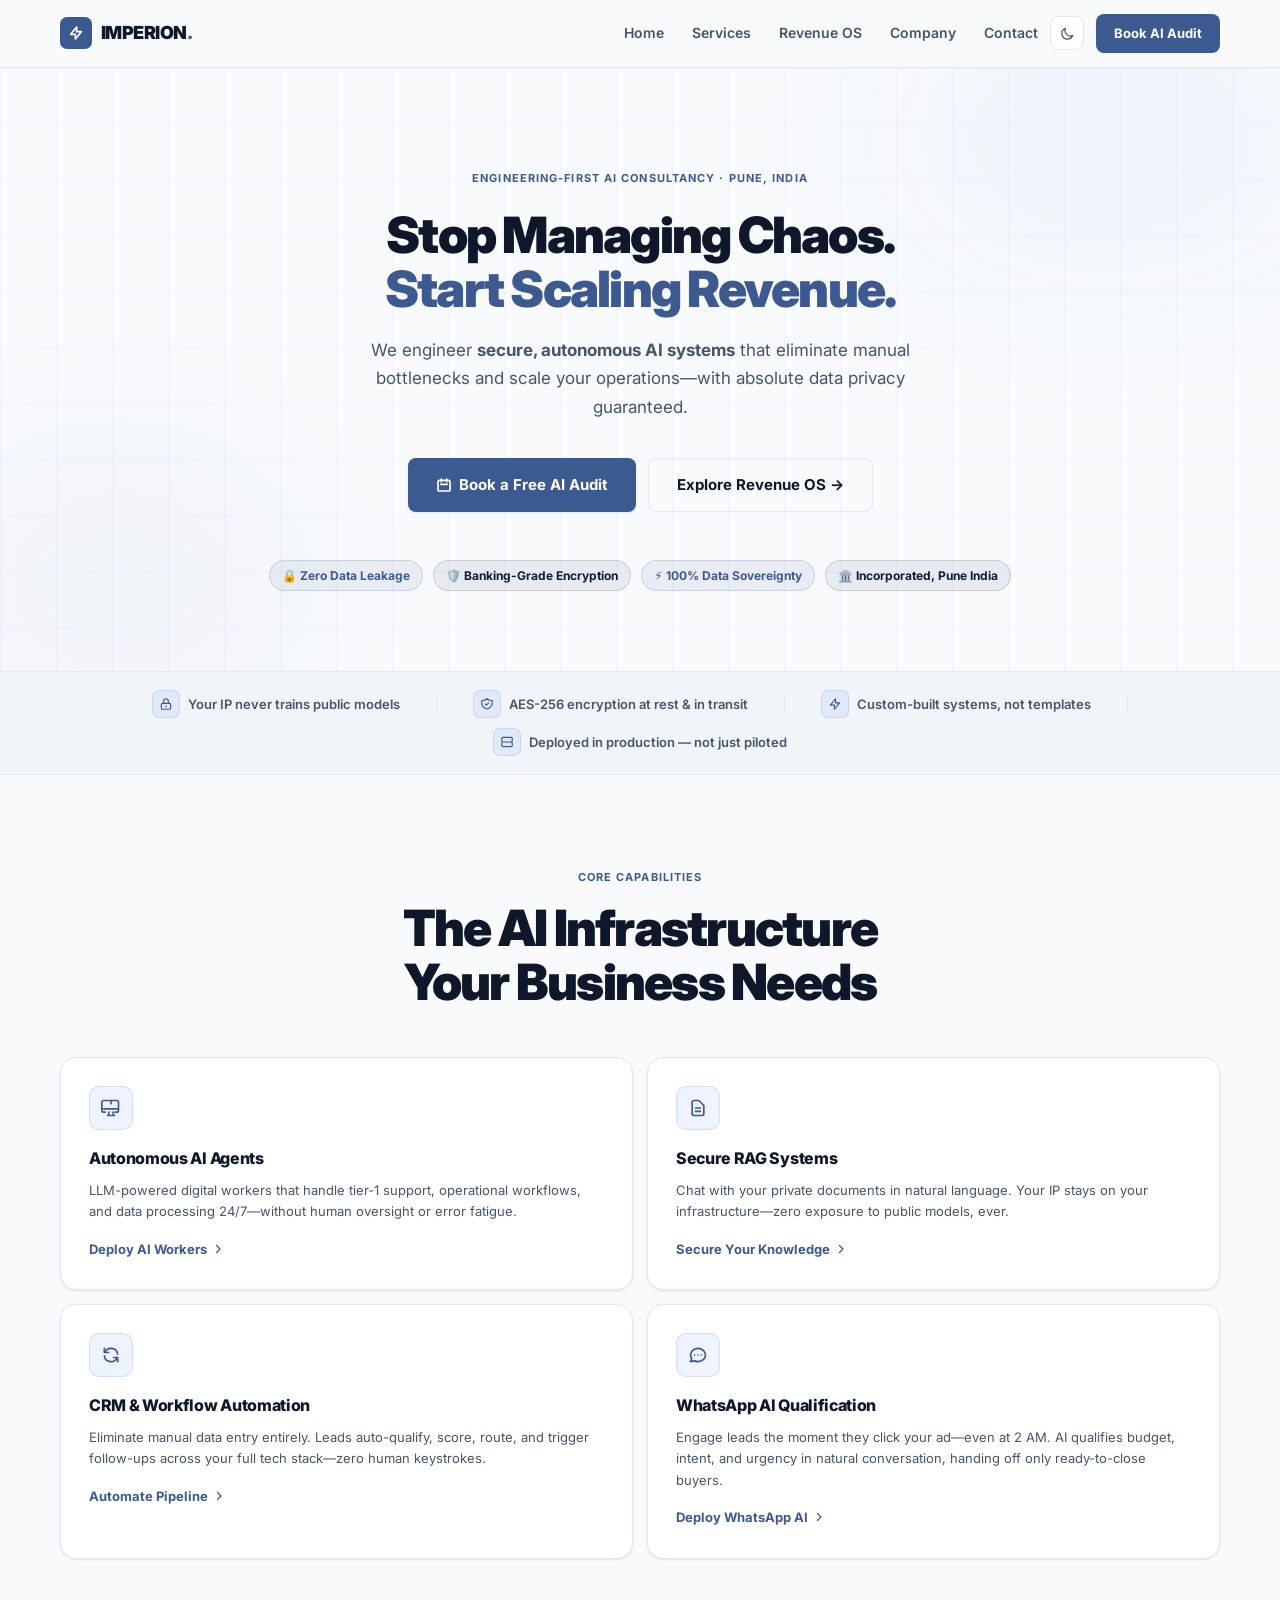
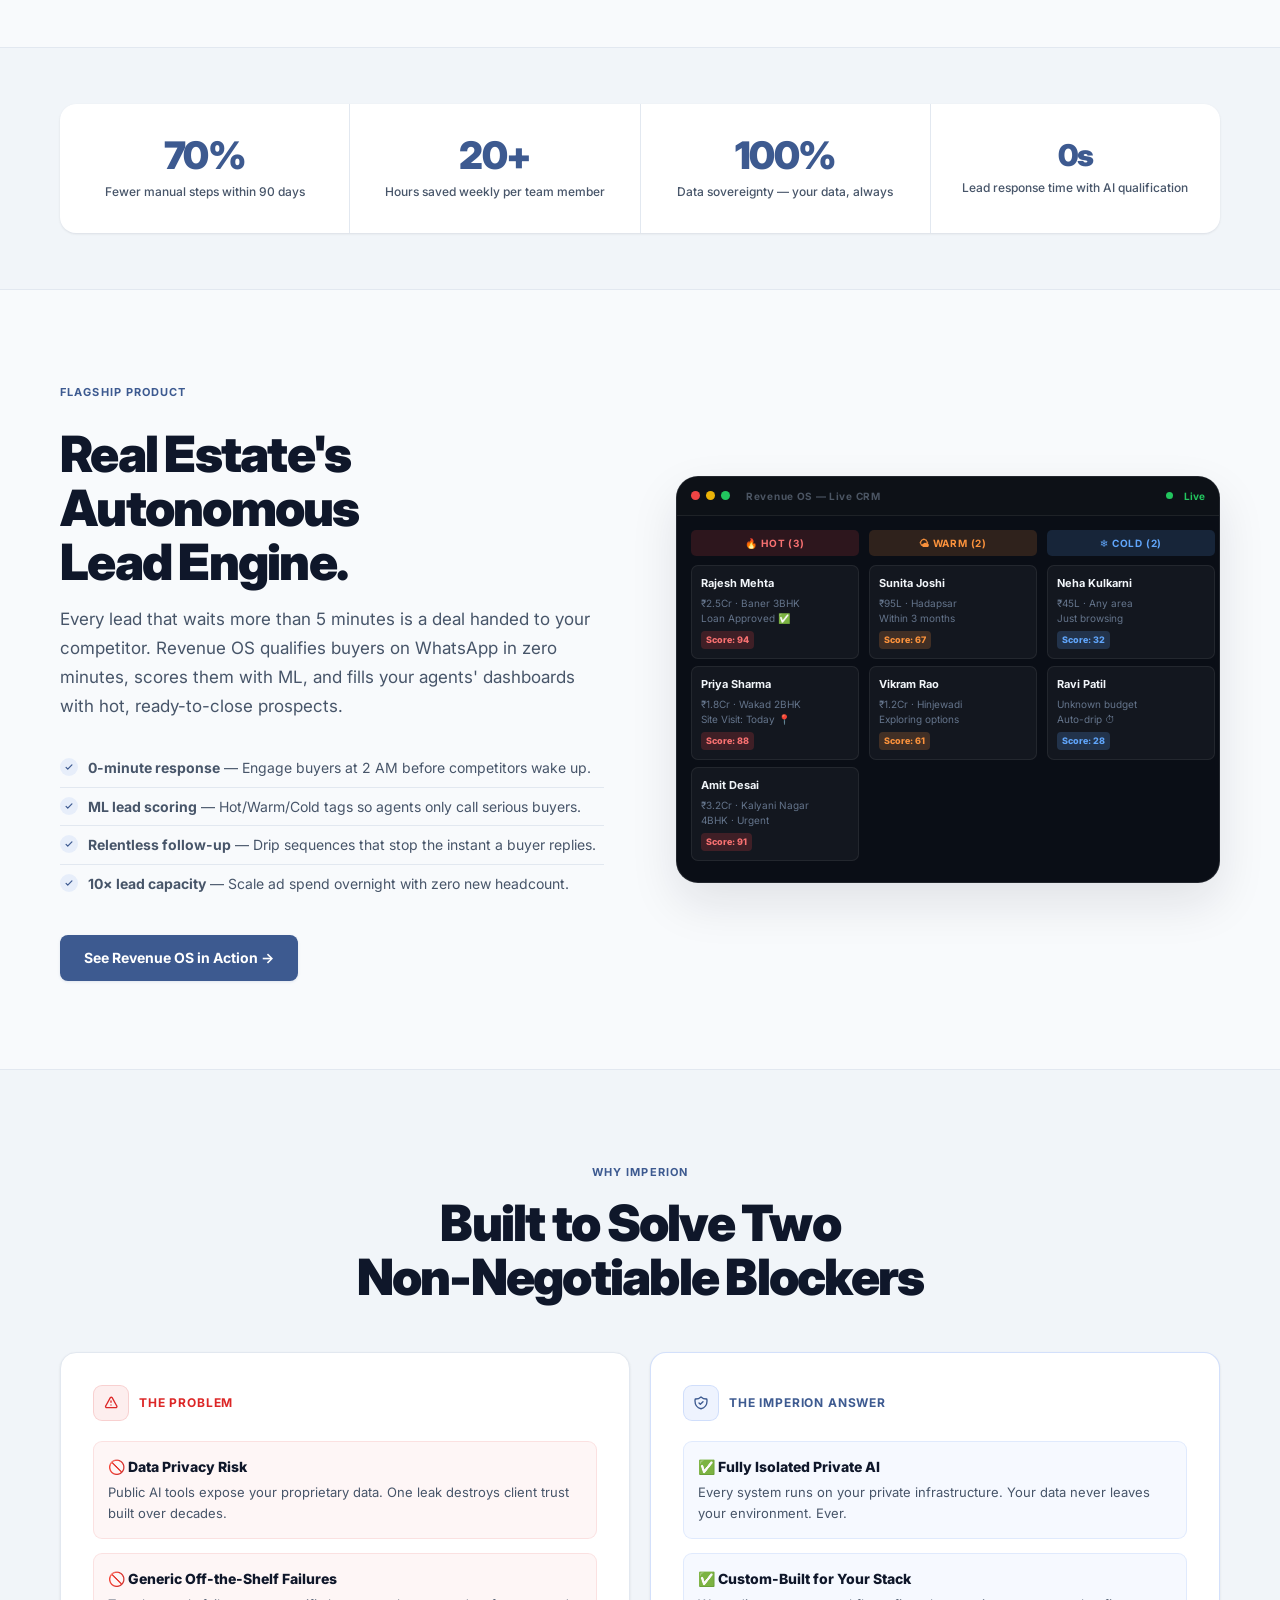
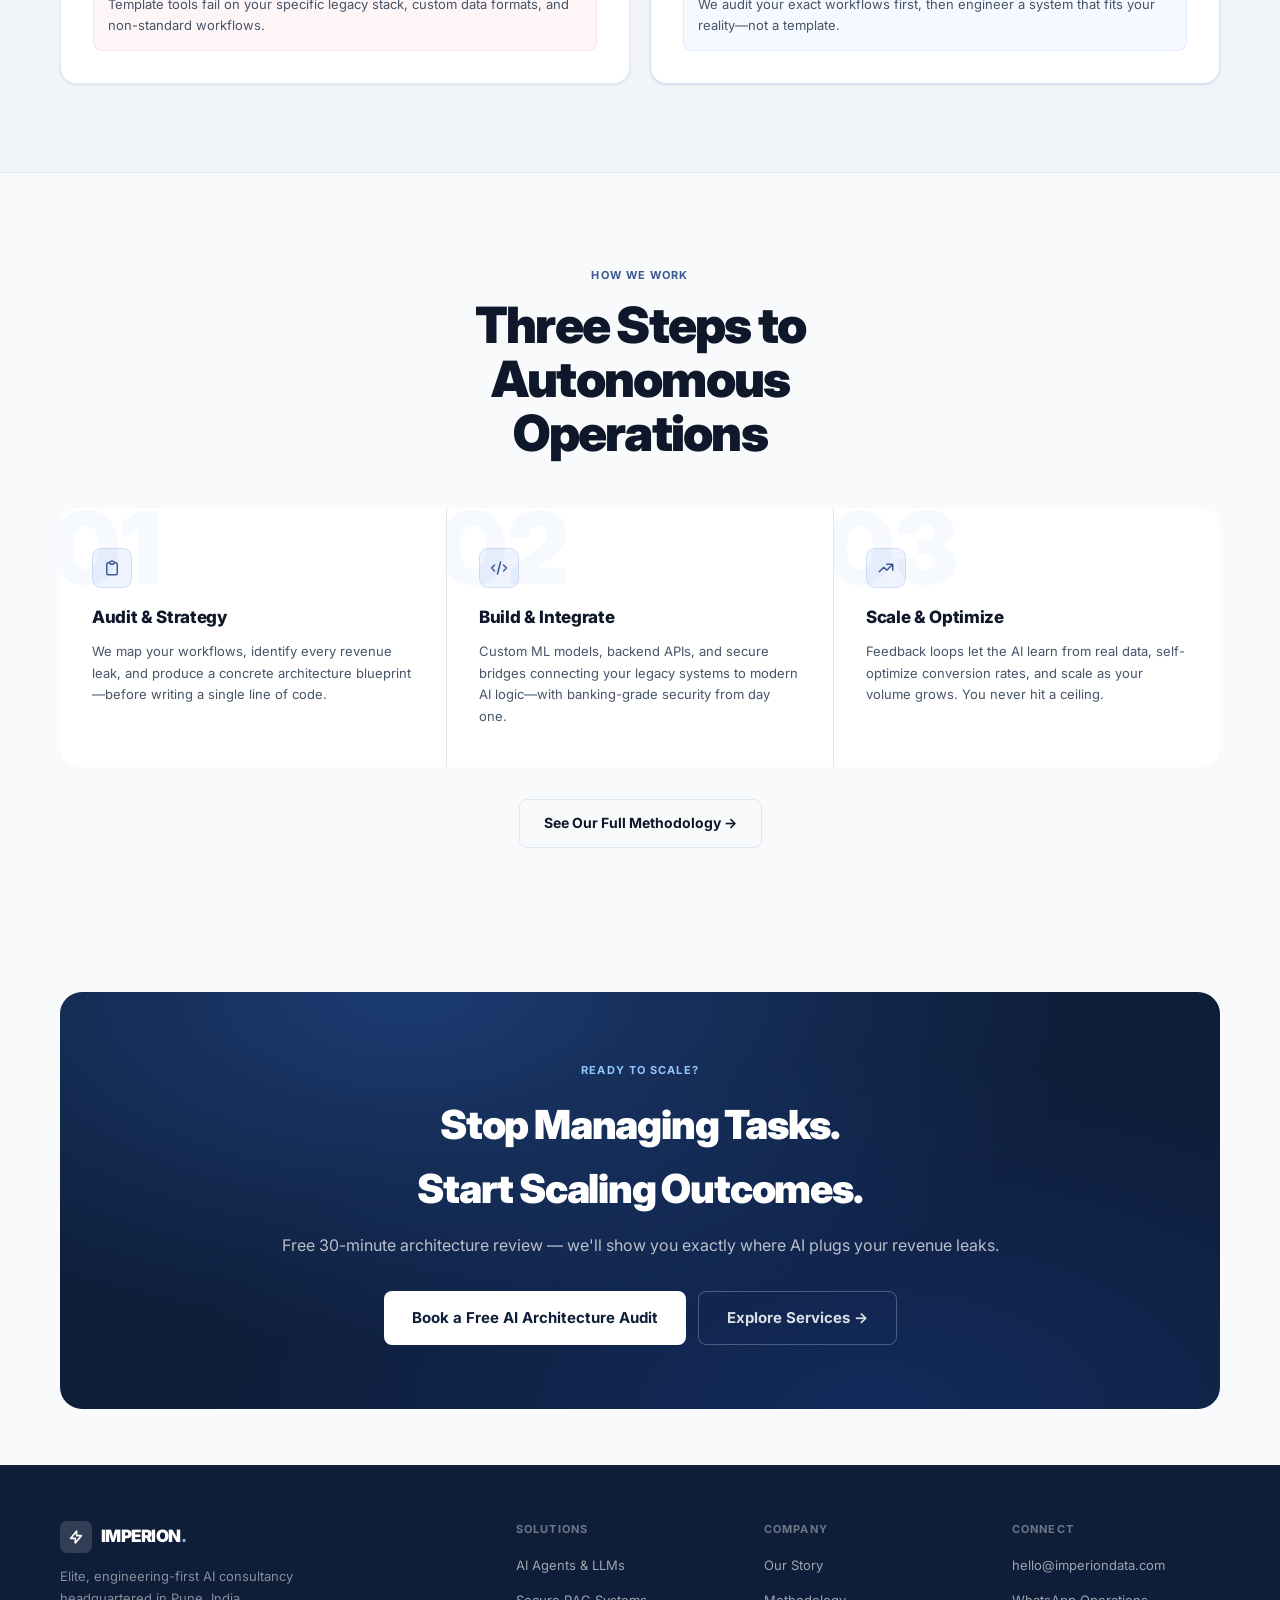
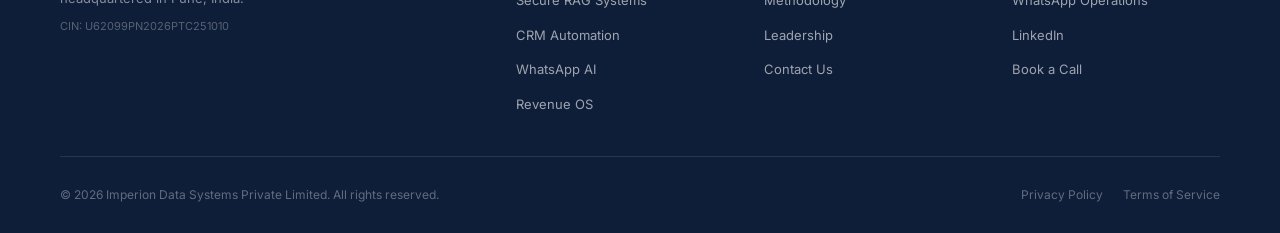
==== index.html @ 57e0f9d9 "fix: full mobile optimization + mature slate-blue color palette" ====
<!DOCTYPE html>
<html lang="en">
<head>
  <meta charset="UTF-8">
  <meta name="viewport" content="width=device-width, initial-scale=1.0">
  <title>Imperion Data Systems | Secure Enterprise AI — Pune, India</title>
  <meta name="description" content="Imperion Data Systems engineers secure, autonomous AI systems that eliminate operational bottlenecks and scale revenue—without compromising data privacy.">
  <meta name="author" content="Imperion Data Systems Private Limited">
  <meta property="og:title" content="Imperion Data Systems | Secure Enterprise AI">
  <meta property="og:description" content="Engineering-first AI consultancy. We deploy autonomous AI workers, private LLMs, and CRM automation for enterprises that refuse to compromise on data sovereignty.">
  <meta property="og:type" content="website">
  <link rel="canonical" href="https://imperiondata.com/">

  <!-- Prevent FOUC on dark mode -->
  <script>if(localStorage.getItem('imperion-theme')==='dark')document.documentElement.classList.add('dark-mode');</script>

  <!-- GA (replace ID) -->
  <script async src="https://www.googletagmanager.com/gtag/js?id=[ REPLACE THIS WITH YOUR G- ID ]"></script>
  <script>window.dataLayer=window.dataLayer||[];function gtag(){dataLayer.push(arguments);}gtag('js',new Date());gtag('config','[ REPLACE THIS WITH YOUR G- ID ]');</script>

  <link rel="preconnect" href="https://fonts.googleapis.com">
  <link rel="preconnect" href="https://fonts.gstatic.com" crossorigin>
  <link href="https://fonts.googleapis.com/css2?family=Inter:wght@300;400;500;600;700;800;900&display=swap" rel="stylesheet">
  <link rel="stylesheet" href="/css/styles.css">
</head>
<body>

<!-- ══ NAV ══ -->
<nav class="site-nav" role="navigation" aria-label="Main navigation">
  <div class="nav-container">
    <a href="/" class="nav-logo" aria-label="Imperion Home">
      <div class="nav-logo-icon">
        <svg fill="none" stroke="currentColor" viewBox="0 0 24 24" stroke-width="2.5"><path stroke-linecap="round" stroke-linejoin="round" d="M13 10V3L4 14h7v7l9-11h-7z"/></svg>
      </div>
      <span class="nav-logo-text">IMPERION<span>.</span></span>
    </a>
    <div class="nav-links" role="menubar">
      <a href="/" class="nav-link">Home</a>
      <a href="/services.html" class="nav-link">Services</a>
      <a href="/revenue-os.html" class="nav-link">Revenue OS</a>
      <a href="/company.html" class="nav-link">Company</a>
      <a href="/contact.html" class="nav-link">Contact</a>
    </div>
    <button id="theme-toggle" class="theme-toggle" aria-label="Toggle dark mode" title="Toggle dark mode">
      <svg class="icon-moon" width="15" height="15" fill="none" stroke="currentColor" viewBox="0 0 24 24" stroke-width="2"><path stroke-linecap="round" stroke-linejoin="round" d="M20.354 15.354A9 9 0 018.646 3.646 9.003 9.003 0 0012 21a9.003 9.003 0 008.354-5.646z"/></svg>
      <svg class="icon-sun" width="15" height="15" fill="none" stroke="currentColor" viewBox="0 0 24 24" stroke-width="2"><circle cx="12" cy="12" r="4"/><path stroke-linecap="round" d="M12 2v2M12 20v2M4.93 4.93l1.41 1.41M17.66 17.66l1.41 1.41M2 12h2M20 12h2M4.93 19.07l1.41-1.41M17.66 6.34l1.41-1.41"/></svg>
    </button>
    <a href="/contact.html" class="nav-cta">Book AI Audit</a>
    <button class="nav-hamburger" id="nav-hamburger" aria-label="Toggle menu" aria-expanded="false">
      <span></span><span></span><span></span>
    </button>
  </div>
</nav>
<div class="mobile-menu" id="mobile-menu" role="menu">
  <a href="/">Home</a>
  <a href="/services.html">Services</a>
  <a href="/revenue-os.html">Revenue OS</a>
  <a href="/company.html">Company</a>
  <a href="/contact.html">Contact</a>
  <a href="/contact.html" class="mobile-cta">Book Free AI Audit →</a>
</div>

<main class="page-content">

  <!-- ══ HERO ══ -->
  <section class="hero-section" style="position:relative;overflow:hidden;padding:96px 0 80px;text-align:center;">
    <div class="hero-grid-bg"></div>
    <!-- Soft accent orbs - light mode only -->
    <div class="hero-gradient" style="width:500px;height:300px;top:-80px;right:-80px;background:radial-gradient(ellipse,rgba(37,99,235,0.06),transparent);opacity:1;"></div>
    <div class="hero-gradient" style="width:400px;height:300px;bottom:-60px;left:-80px;background:radial-gradient(ellipse,rgba(30,58,138,0.05),transparent);opacity:1;"></div>

    <div class="container" style="position:relative;z-index:2;">
      <div class="reveal">
        <span class="eyebrow" style="margin-bottom:20px;">Engineering-First AI Consultancy · Pune, India</span>
      </div>

      <h1 class="section-title reveal delay-1" style="max-width:800px;margin:0 auto 20px;">
        Stop Managing Chaos.<br>
        <span class="accent-text">Start Scaling Revenue.</span>
      </h1>

      <p class="section-subtitle reveal delay-2" style="max-width:580px;margin:0 auto 36px;">
        We engineer <strong>secure, autonomous AI systems</strong> that eliminate manual bottlenecks and scale your operations—with absolute data privacy guaranteed.
      </p>

      <div class="reveal delay-3" style="display:flex;flex-wrap:wrap;gap:12px;justify-content:center;margin-bottom:48px;">
        <a href="/contact.html" class="btn btn-primary btn-lg" id="hero-cta-primary">
          <svg width="16" height="16" fill="none" stroke="currentColor" viewBox="0 0 24 24" stroke-width="2.5"><path stroke-linecap="round" stroke-linejoin="round" d="M8 7V3m8 4V3m-9 8h10M5 21h14a2 2 0 002-2V7a2 2 0 00-2-2H5a2 2 0 00-2 2v12a2 2 0 002 2z"/></svg>
          Book a Free AI Audit
        </a>
        <a href="/revenue-os.html" class="btn btn-outline btn-lg" id="hero-cta-secondary">Explore Revenue OS →</a>
      </div>

      <!-- Trust badges -->
      <div class="reveal delay-4" style="display:flex;flex-wrap:wrap;gap:10px;justify-content:center;">
        <span class="badge badge-blue">🔒 Zero Data Leakage</span>
        <span class="badge badge-navy">🛡️ Banking-Grade Encryption</span>
        <span class="badge badge-blue">⚡ 100% Data Sovereignty</span>
        <span class="badge badge-navy">🏛️ Incorporated, Pune India</span>
      </div>
    </div>
  </section>

  <!-- ══ TRUST STRIP ══ -->
  <div class="trust-strip">
    <div class="container">
      <div class="trust-strip-items">
        <div class="trust-item">
          <div class="trust-icon"><svg fill="none" stroke="currentColor" viewBox="0 0 24 24" stroke-width="2"><path stroke-linecap="round" stroke-linejoin="round" d="M12 15v2m-6 4h12a2 2 0 002-2v-6a2 2 0 00-2-2H6a2 2 0 00-2 2v6a2 2 0 002 2zm10-10V7a4 4 0 00-8 0v4h8z"/></svg></div>
          Your IP never trains public models
        </div>
        <div class="trust-sep"></div>
        <div class="trust-item">
          <div class="trust-icon"><svg fill="none" stroke="currentColor" viewBox="0 0 24 24" stroke-width="2"><path stroke-linecap="round" stroke-linejoin="round" d="M9 12l2 2 4-4m5.618-4.016A11.955 11.955 0 0112 2.944a11.955 11.955 0 01-8.618 3.04A12.02 12.02 0 003 9c0 5.591 3.824 10.29 9 11.622 5.176-1.332 9-6.03 9-11.622 0-1.042-.133-2.052-.382-3.016z"/></svg></div>
          AES-256 encryption at rest &amp; in transit
        </div>
        <div class="trust-sep"></div>
        <div class="trust-item">
          <div class="trust-icon"><svg fill="none" stroke="currentColor" viewBox="0 0 24 24" stroke-width="2"><path stroke-linecap="round" stroke-linejoin="round" d="M13 10V3L4 14h7v7l9-11h-7z"/></svg></div>
          Custom-built systems, not templates
        </div>
        <div class="trust-sep"></div>
        <div class="trust-item">
          <div class="trust-icon"><svg fill="none" stroke="currentColor" viewBox="0 0 24 24" stroke-width="2"><path stroke-linecap="round" stroke-linejoin="round" d="M5 12h14M5 12a2 2 0 01-2-2V6a2 2 0 012-2h14a2 2 0 012 2v4a2 2 0 01-2 2M5 12a2 2 0 00-2 2v4a2 2 0 002 2h14a2 2 0 002-2v-4a2 2 0 00-2-2"/></svg></div>
          Deployed in production — not just piloted
        </div>
      </div>
    </div>
  </div>

  <!-- ══ CORE CAPABILITIES ══ -->
  <section class="section">
    <div class="container">
      <div style="text-align:center;max-width:600px;margin:0 auto 48px;">
        <div class="eyebrow reveal">Core Capabilities</div>
        <h2 class="section-title reveal delay-1">The AI Infrastructure<br>Your Business Needs</h2>
      </div>
      <div class="bento-grid reveal delay-2">
        <a href="/services.html#ai-agents" class="bento-card" id="bento-ai-agents">
          <div class="bento-icon"><svg fill="none" stroke="currentColor" viewBox="0 0 24 24" stroke-width="2"><path stroke-linecap="round" stroke-linejoin="round" d="M9.75 17L9 20l-1 1h8l-1-1-.75-3M3 13h18M5 17H3a2 2 0 01-2-2V5a2 2 0 012-2h16a2 2 0 012 2v10a2 2 0 01-2 2h-2M12 3v4"/></svg></div>
          <h3>Autonomous AI Agents</h3>
          <p>LLM-powered digital workers that handle tier-1 support, operational workflows, and data processing 24/7—without human oversight or error fatigue.</p>
          <div class="bento-arrow">Deploy AI Workers <svg width="12" height="12" fill="none" stroke="currentColor" viewBox="0 0 24 24" stroke-width="2.5"><path stroke-linecap="round" stroke-linejoin="round" d="M9 5l7 7-7 7"/></svg></div>
        </a>
        <a href="/services.html#rag-systems" class="bento-card" id="bento-rag">
          <div class="bento-icon"><svg fill="none" stroke="currentColor" viewBox="0 0 24 24" stroke-width="2"><path stroke-linecap="round" stroke-linejoin="round" d="M9 12h6m-6 4h6m2 5H7a2 2 0 01-2-2V5a2 2 0 012-2h5.586a1 1 0 01.707.293l5.414 5.414a1 1 0 01.293.707V19a2 2 0 01-2 2z"/></svg></div>
          <h3>Secure RAG Systems</h3>
          <p>Chat with your private documents in natural language. Your IP stays on your infrastructure—zero exposure to public models, ever.</p>
          <div class="bento-arrow">Secure Your Knowledge <svg width="12" height="12" fill="none" stroke="currentColor" viewBox="0 0 24 24" stroke-width="2.5"><path stroke-linecap="round" stroke-linejoin="round" d="M9 5l7 7-7 7"/></svg></div>
        </a>
        <a href="/services.html#crm-automation" class="bento-card" id="bento-crm">
          <div class="bento-icon"><svg fill="none" stroke="currentColor" viewBox="0 0 24 24" stroke-width="2"><path stroke-linecap="round" stroke-linejoin="round" d="M4 4v5h.582m15.356 2A8.001 8.001 0 004.582 9m0 0H9m11 11v-5h-.581m0 0a8.003 8.003 0 01-15.357-2m15.357 2H15"/></svg></div>
          <h3>CRM &amp; Workflow Automation</h3>
          <p>Eliminate manual data entry entirely. Leads auto-qualify, score, route, and trigger follow-ups across your full tech stack—zero human keystrokes.</p>
          <div class="bento-arrow">Automate Pipeline <svg width="12" height="12" fill="none" stroke="currentColor" viewBox="0 0 24 24" stroke-width="2.5"><path stroke-linecap="round" stroke-linejoin="round" d="M9 5l7 7-7 7"/></svg></div>
        </a>
        <a href="/services.html#whatsapp-ai" class="bento-card" id="bento-whatsapp">
          <div class="bento-icon"><svg fill="none" stroke="currentColor" viewBox="0 0 24 24" stroke-width="2"><path stroke-linecap="round" stroke-linejoin="round" d="M8 12h.01M12 12h.01M16 12h.01M21 12c0 4.418-4.03 8-9 8a9.863 9.863 0 01-4.255-.949L3 20l1.395-3.72C3.512 15.042 3 13.574 3 12c0-4.418 4.03-8 9-8s9 3.582 9 8z"/></svg></div>
          <h3>WhatsApp AI Qualification</h3>
          <p>Engage leads the moment they click your ad—even at 2 AM. AI qualifies budget, intent, and urgency in natural conversation, handing off only ready-to-close buyers.</p>
          <div class="bento-arrow">Deploy WhatsApp AI <svg width="12" height="12" fill="none" stroke="currentColor" viewBox="0 0 24 24" stroke-width="2.5"><path stroke-linecap="round" stroke-linejoin="round" d="M9 5l7 7-7 7"/></svg></div>
        </a>
      </div>
    </div>
  </section>

  <!-- ══ STATS ══ -->
  <section class="section-sm section-alt section-border-top section-border-bottom">
    <div class="container">
      <div class="stats-row reveal">
        <div class="stat-cell">
          <div class="stat-val"><span data-count="70" data-suffix="%">0%</span></div>
          <div class="stat-label">Fewer manual steps within 90 days</div>
        </div>
        <div class="stat-cell">
          <div class="stat-val"><span data-count="20" data-suffix="+">0+</span></div>
          <div class="stat-label">Hours saved weekly per team member</div>
        </div>
        <div class="stat-cell">
          <div class="stat-val"><span data-count="100" data-suffix="%">0%</span></div>
          <div class="stat-label">Data sovereignty — your data, always</div>
        </div>
        <div class="stat-cell">
          <div class="stat-val" style="font-size:30px;padding-top:4px;">0s</div>
          <div class="stat-label">Lead response time with AI qualification</div>
        </div>
      </div>
    </div>
  </section>

  <!-- ══ REVENUE OS TEASER ══ -->
  <section class="section">
    <div class="container">
      <div class="grid-2col" style="display:grid;grid-template-columns:1fr 1fr;gap:72px;align-items:center;">
        <div class="reveal-left">
          <span class="eyebrow">Flagship Product</span>
          <h2 class="section-title" style="margin-top:12px;margin-bottom:16px;">Real Estate's Autonomous<br>Lead Engine.</h2>
          <p class="section-subtitle" style="margin-bottom:28px;">Every lead that waits more than 5 minutes is a deal handed to your competitor. Revenue OS qualifies buyers on WhatsApp in zero minutes, scores them with ML, and fills your agents' dashboards with hot, ready-to-close prospects.</p>
          <ul class="tick-list" style="margin-bottom:32px;">
            <li><div class="tick-icon"><svg fill="none" stroke="currentColor" viewBox="0 0 24 24" stroke-width="3"><path stroke-linecap="round" stroke-linejoin="round" d="M5 13l4 4L19 7"/></svg></div><span><strong>0-minute response</strong> — Engage buyers at 2 AM before competitors wake up.</span></li>
            <li><div class="tick-icon"><svg fill="none" stroke="currentColor" viewBox="0 0 24 24" stroke-width="3"><path stroke-linecap="round" stroke-linejoin="round" d="M5 13l4 4L19 7"/></svg></div><span><strong>ML lead scoring</strong> — Hot/Warm/Cold tags so agents only call serious buyers.</span></li>
            <li><div class="tick-icon"><svg fill="none" stroke="currentColor" viewBox="0 0 24 24" stroke-width="3"><path stroke-linecap="round" stroke-linejoin="round" d="M5 13l4 4L19 7"/></svg></div><span><strong>Relentless follow-up</strong> — Drip sequences that stop the instant a buyer replies.</span></li>
            <li><div class="tick-icon"><svg fill="none" stroke="currentColor" viewBox="0 0 24 24" stroke-width="3"><path stroke-linecap="round" stroke-linejoin="round" d="M5 13l4 4L19 7"/></svg></div><span><strong>10× lead capacity</strong> — Scale ad spend overnight with zero new headcount.</span></li>
          </ul>
          <a href="/revenue-os.html" class="btn btn-primary" id="home-ros-cta">See Revenue OS in Action →</a>
        </div>

        <div class="reveal-right">
          <!-- Kanban Dashboard -->
          <div class="kanban-mock">
            <div class="kanban-titlebar">
              <div class="kb-dot" style="background:#ef4444;"></div>
              <div class="kb-dot" style="background:#eab308;"></div>
              <div class="kb-dot" style="background:#22c55e;"></div>
              <span style="margin-left:10px;font-size:10px;font-weight:700;letter-spacing:0.07em;color:#4b5563;">Revenue OS — Live CRM</span>
              <span class="live-dot" style="margin-left:auto;"></span>
              <span style="font-size:10px;color:#22c55e;font-weight:700;margin-left:5px;">Live</span>
            </div>
            <div class="kanban-body">
              <div class="kanban-col">
                <div class="kanban-col-header col-hot">🔥 Hot (3)</div>
                <div class="kanban-card-item"><div class="kc-name">Rajesh Mehta</div><div class="kc-meta">₹2.5Cr · Baner 3BHK</div><div class="kc-meta">Loan Approved ✅</div><span class="kanban-score score-hot">Score: 94</span></div>
                <div class="kanban-card-item"><div class="kc-name">Priya Sharma</div><div class="kc-meta">₹1.8Cr · Wakad 2BHK</div><div class="kc-meta">Site Visit: Today 📍</div><span class="kanban-score score-hot">Score: 88</span></div>
                <div class="kanban-card-item"><div class="kc-name">Amit Desai</div><div class="kc-meta">₹3.2Cr · Kalyani Nagar</div><div class="kc-meta">4BHK · Urgent</div><span class="kanban-score score-hot">Score: 91</span></div>
              </div>
              <div class="kanban-col">
                <div class="kanban-col-header col-warm">🌤 Warm (2)</div>
                <div class="kanban-card-item"><div class="kc-name">Sunita Joshi</div><div class="kc-meta">₹95L · Hadapsar</div><div class="kc-meta">Within 3 months</div><span class="kanban-score score-warm">Score: 67</span></div>
                <div class="kanban-card-item"><div class="kc-name">Vikram Rao</div><div class="kc-meta">₹1.2Cr · Hinjewadi</div><div class="kc-meta">Exploring options</div><span class="kanban-score score-warm">Score: 61</span></div>
              </div>
              <div class="kanban-col">
                <div class="kanban-col-header col-cold">❄️ Cold (2)</div>
                <div class="kanban-card-item"><div class="kc-name">Neha Kulkarni</div><div class="kc-meta">₹45L · Any area</div><div class="kc-meta">Just browsing</div><span class="kanban-score score-cold">Score: 32</span></div>
                <div class="kanban-card-item"><div class="kc-name">Ravi Patil</div><div class="kc-meta">Unknown budget</div><div class="kc-meta">Auto-drip ⏱</div><span class="kanban-score score-cold">Score: 28</span></div>
              </div>
            </div>
          </div>
        </div>
      </div>
    </div>
  </section>

  <!-- ══ WHY IMPERION ══ -->
  <section class="section section-alt section-border-top section-border-bottom">
    <div class="container">
      <div style="text-align:center;max-width:580px;margin:0 auto 48px;">
        <div class="eyebrow reveal">Why Imperion</div>
        <h2 class="section-title reveal delay-1">Built to Solve Two<br>Non-Negotiable Blockers</h2>
      </div>
      <div class="grid-2col reveal delay-2" style="display:grid;grid-template-columns:1fr 1fr;gap:20px;">
        <div class="card" style="padding:32px;">
          <div style="display:flex;align-items:center;gap:10px;margin-bottom:20px;">
            <div style="width:36px;height:36px;border-radius:9px;background:rgba(220,38,38,0.08);border:1px solid rgba(220,38,38,0.15);display:flex;align-items:center;justify-content:center;flex-shrink:0;">
              <svg width="16" height="16" fill="none" stroke="#dc2626" viewBox="0 0 24 24" stroke-width="2"><path stroke-linecap="round" stroke-linejoin="round" d="M12 9v2m0 4h.01m-6.938 4h13.856c1.54 0 2.502-1.667 1.732-2.5L13.732 4c-.77-.833-1.964-.833-2.732 0L4.082 16.5c-.77.833.192 2.5 1.732 2.5z"/></svg>
            </div>
            <span style="font-size:12px;font-weight:700;color:#dc2626;letter-spacing:0.07em;text-transform:uppercase;">The Problem</span>
          </div>
          <div style="display:flex;flex-direction:column;gap:14px;">
            <div style="padding:14px;background:rgba(220,38,38,0.04);border-radius:9px;border:1px solid rgba(220,38,38,0.1);">
              <div style="font-size:14px;font-weight:800;color:var(--text-primary);margin-bottom:4px;">🚫 Data Privacy Risk</div>
              <p style="font-size:13px;color:var(--text-muted);">Public AI tools expose your proprietary data. One leak destroys client trust built over decades.</p>
            </div>
            <div style="padding:14px;background:rgba(220,38,38,0.04);border-radius:9px;border:1px solid rgba(220,38,38,0.1);">
              <div style="font-size:14px;font-weight:800;color:var(--text-primary);margin-bottom:4px;">🚫 Generic Off-the-Shelf Failures</div>
              <p style="font-size:13px;color:var(--text-muted);">Template tools fail on your specific legacy stack, custom data formats, and non-standard workflows.</p>
            </div>
          </div>
        </div>
        <div class="card" style="padding:32px;border-color:rgba(37,99,235,0.2);">
          <div style="display:flex;align-items:center;gap:10px;margin-bottom:20px;">
            <div style="width:36px;height:36px;border-radius:9px;background:rgba(37,99,235,0.08);border:1px solid rgba(37,99,235,0.15);display:flex;align-items:center;justify-content:center;flex-shrink:0;">
              <svg width="16" height="16" fill="none" stroke="var(--accent)" viewBox="0 0 24 24" stroke-width="2"><path stroke-linecap="round" stroke-linejoin="round" d="M9 12l2 2 4-4m5.618-4.016A11.955 11.955 0 0112 2.944a11.955 11.955 0 01-8.618 3.04A12.02 12.02 0 003 9c0 5.591 3.824 10.29 9 11.622 5.176-1.332 9-6.03 9-11.622 0-1.042-.133-2.052-.382-3.016z"/></svg>
            </div>
            <span style="font-size:12px;font-weight:700;color:var(--accent);letter-spacing:0.07em;text-transform:uppercase;">The Imperion Answer</span>
          </div>
          <div style="display:flex;flex-direction:column;gap:14px;">
            <div style="padding:14px;background:rgba(37,99,235,0.04);border-radius:9px;border:1px solid rgba(37,99,235,0.1);">
              <div style="font-size:14px;font-weight:800;color:var(--text-primary);margin-bottom:4px;">✅ Fully Isolated Private AI</div>
              <p style="font-size:13px;color:var(--text-muted);">Every system runs on your private infrastructure. Your data never leaves your environment. Ever.</p>
            </div>
            <div style="padding:14px;background:rgba(37,99,235,0.04);border-radius:9px;border:1px solid rgba(37,99,235,0.1);">
              <div style="font-size:14px;font-weight:800;color:var(--text-primary);margin-bottom:4px;">✅ Custom-Built for Your Stack</div>
              <p style="font-size:13px;color:var(--text-muted);">We audit your exact workflows first, then engineer a system that fits your reality—not a template.</p>
            </div>
          </div>
        </div>
      </div>
    </div>
  </section>

  <!-- ══ METHODOLOGY ══ -->
  <section class="section">
    <div class="container">
      <div style="text-align:center;max-width:580px;margin:0 auto 48px;">
        <div class="eyebrow reveal">How We Work</div>
        <h2 class="section-title reveal delay-1">Three Steps to Autonomous<br>Operations</h2>
      </div>
      <div class="methodology-grid reveal delay-2">
        <div class="method-step">
          <div class="method-step-bg">01</div>
          <div class="method-step-icon"><svg fill="none" stroke="currentColor" viewBox="0 0 24 24" stroke-width="2"><path stroke-linecap="round" stroke-linejoin="round" d="M9 5H7a2 2 0 00-2 2v12a2 2 0 002 2h10a2 2 0 002-2V7a2 2 0 00-2-2h-2M9 5a2 2 0 002 2h2a2 2 0 002-2M9 5a2 2 0 012-2h2a2 2 0 012 2"/></svg></div>
          <h3>Audit &amp; Strategy</h3>
          <p>We map your workflows, identify every revenue leak, and produce a concrete architecture blueprint—before writing a single line of code.</p>
        </div>
        <div class="method-step">
          <div class="method-step-bg">02</div>
          <div class="method-step-icon"><svg fill="none" stroke="currentColor" viewBox="0 0 24 24" stroke-width="2"><path stroke-linecap="round" stroke-linejoin="round" d="M10 20l4-16m4 4l4 4-4 4M6 16l-4-4 4-4"/></svg></div>
          <h3>Build &amp; Integrate</h3>
          <p>Custom ML models, backend APIs, and secure bridges connecting your legacy systems to modern AI logic—with banking-grade security from day one.</p>
        </div>
        <div class="method-step">
          <div class="method-step-bg">03</div>
          <div class="method-step-icon"><svg fill="none" stroke="currentColor" viewBox="0 0 24 24" stroke-width="2"><path stroke-linecap="round" stroke-linejoin="round" d="M13 7h8m0 0v8m0-8l-8 8-4-4-6 6"/></svg></div>
          <h3>Scale &amp; Optimize</h3>
          <p>Feedback loops let the AI learn from real data, self-optimize conversion rates, and scale as your volume grows. You never hit a ceiling.</p>
        </div>
      </div>
      <div style="text-align:center;margin-top:32px;" class="reveal">
        <a href="/company.html" class="btn btn-outline">See Our Full Methodology →</a>
      </div>
    </div>
  </section>

  <!-- ══ BOTTOM CTA ══ -->
  <section class="section-sm">
    <div class="container">
      <div class="cta-strip reveal" style="position:relative;">
        <div style="position:relative;z-index:1;">
          <span class="eyebrow">Ready to Scale?</span>
          <h2>Stop Managing Tasks.<br>Start Scaling Outcomes.</h2>
          <p>Free 30-minute architecture review — we'll show you exactly where AI plugs your revenue leaks.</p>
          <div style="display:flex;flex-wrap:wrap;gap:12px;justify-content:center;">
            <a href="/contact.html" class="btn btn-white btn-lg" id="home-bottom-cta">Book a Free AI Architecture Audit</a>
            <a href="/services.html" class="btn btn-outline-white btn-lg">Explore Services →</a>
          </div>
        </div>
      </div>
    </div>
  </section>

</main>

<!-- ══ FOOTER ══ -->
<footer class="site-footer" role="contentinfo">
  <div class="container">
    <div class="footer-grid">
      <div class="footer-brand">
        <div style="display:flex;align-items:center;gap:9px;margin-bottom:4px;">
          <div class="nav-logo-icon" style="background:rgba(255,255,255,0.15);"><svg fill="none" stroke="#fff" viewBox="0 0 24 24" stroke-width="2.5"><path stroke-linecap="round" stroke-linejoin="round" d="M13 10V3L4 14h7v7l9-11h-7z"/></svg></div>
          <span class="footer-logo-text">IMPERION<span>.</span></span>
        </div>
        <p>Elite, engineering-first AI consultancy headquartered in Pune, India.</p>
        <p style="font-size:11px;color:rgba(255,255,255,0.3);margin-top:8px;">CIN: U62099PN2026PTC251010</p>
      </div>
      <div class="footer-col"><h4>Solutions</h4><ul><li><a href="/services.html#ai-agents">AI Agents &amp; LLMs</a></li><li><a href="/services.html#rag-systems">Secure RAG Systems</a></li><li><a href="/services.html#crm-automation">CRM Automation</a></li><li><a href="/services.html#whatsapp-ai">WhatsApp AI</a></li><li><a href="/revenue-os.html">Revenue OS</a></li></ul></div>
      <div class="footer-col"><h4>Company</h4><ul><li><a href="/company.html">Our Story</a></li><li><a href="/company.html#methodology">Methodology</a></li><li><a href="/company.html#leadership">Leadership</a></li><li><a href="/contact.html">Contact Us</a></li></ul></div>
      <div class="footer-col"><h4>Connect</h4><ul><li><a href="mailto:hello@imperiondata.com">hello@imperiondata.com</a></li><li><a href="https://wa.me/919910261283" target="_blank" rel="noopener">WhatsApp Operations</a></li><li><a href="https://www.linkedin.com/company/imperion-data-systems/" target="_blank" rel="noopener">LinkedIn</a></li><li><a href="[ REPLACE THIS WITH YOUR CALENDLY LINK ]" target="_blank" rel="noopener">Book a Call</a></li></ul></div>
    </div>
    <div class="footer-bottom">
      <p class="footer-copy">© 2026 Imperion Data Systems Private Limited. All rights reserved.</p>
      <div class="footer-legal">
        <a href="#" onclick="openModal('modal-privacy');return false;">Privacy Policy</a>
        <a href="#" onclick="openModal('modal-terms');return false;">Terms of Service</a>
      </div>
    </div>
  </div>
</footer>

<!-- Legal Modals -->
<div id="modal-privacy" class="legal-modal" onclick="closeModal('modal-privacy')">
  <div class="legal-modal-box">
    <span class="legal-close" onclick="closeModal('modal-privacy')">&times;</span>
    <h2>Privacy Policy</h2>
    <p>Last updated: June 2026 — Imperion Data Systems Private Limited (CIN: U62099PN2026PTC251010)</p>
    <h3>Data Collection</h3><p>We collect name, company, email, and project description through our contact form, used solely to respond to your inquiry.</p>
    <h3>Data Isolation</h3><p>All client data is held in strictly isolated environments. Your data is never shared or used to train any public AI model.</p>
    <h3>Security Standards</h3><p>TLS 1.3 in transit, AES-256 at rest. Access limited to engineers directly involved in your engagement.</p>
    <h3>Retention &amp; Deletion</h3><p>Inquiry data retained 90 days. Deleted within 7 business days upon written request. We do not sell any data.</p>
    <h3>Contact</h3><p>Email: <a href="mailto:hello@imperiondata.com" style="color:var(--accent);">hello@imperiondata.com</a></p>
  </div>
</div>
<div id="modal-terms" class="legal-modal" onclick="closeModal('modal-terms')">
  <div class="legal-modal-box">
    <span class="legal-close" onclick="closeModal('modal-terms')">&times;</span>
    <h2>Terms of Service</h2>
    <p>Last updated: June 2026 — Imperion Data Systems Private Limited</p>
    <h3>Engagements</h3><p>All work is governed by a formally executed Statement of Work. Website inquiries do not create a binding contract.</p>
    <h3>IP Ownership</h3><p>Upon full payment, clients retain 100% ownership of all custom-built systems and code. We retain no license to resell client-specific IP.</p>
    <h3>Confidentiality</h3><p>Imperion engineers operate under signed NDAs as standard practice. All scoping information is treated as strictly confidential.</p>
    <h3>Governing Law</h3><p>Governed by Indian law, with jurisdiction in Pune, Maharashtra.</p>
  </div>
</div>

<script src="/js/nav.js" defer></script>
<script src="/js/animations.js" defer></script>
<script src="/js/form.js" defer></script>
</body>
</html>
---- css/styles.css ----
/* =========================================
   IMPERION DATA SYSTEMS — DESIGN SYSTEM v2
   Light Mode Default | Dark Mode Toggle
   ========================================= */

@import url('https://fonts.googleapis.com/css2?family=Inter:wght@300;400;500;600;700;800;900&display=swap');

/* ─── CSS Custom Properties: Light Mode (Default) ─── */
:root {
  --bg-primary:   #f8fafc;
  --bg-surface:   #ffffff;
  --bg-card:      #ffffff;
  --bg-elevated:  #f1f5f9;
  --border:       #e2e8f0;
  --border-hover: #3d5a90;
  --accent:       #3d5a90;       /* mature slate-blue */
  --accent-hover: #2e4675;
  --accent-glow:  rgba(61,90,144,0.13);
  --navy:         #0e1d38;       /* midnight navy — footer, CTA strip */
  --text-primary: #0f172a;
  --text-muted:   #475569;
  --text-subtle:  #94a3b8;
  --shadow-sm:    0 1px 3px rgba(15,23,42,0.06), 0 1px 2px rgba(15,23,42,0.04);
  --shadow-md:    0 4px 16px rgba(15,23,42,0.08);
  --shadow-lg:    0 20px 48px rgba(15,23,42,0.1);
  --radius-sm:    8px;
  --radius-md:    12px;
  --radius-lg:    16px;
  --radius-xl:    22px;
}

/* ─── Dark Mode Overrides ─── */
html.dark-mode {
  --bg-primary:   #07090d;
  --bg-surface:   #0d1117;
  --bg-card:      #111827;
  --bg-elevated:  #141f2e;
  --border:       rgba(255,255,255,0.07);
  --border-hover: rgba(107,142,192,0.5);
  --accent:       #7094c8;       /* softer, muted blue for dark backgrounds */
  --accent-hover: #5a7db7;
  --accent-glow:  rgba(112,148,200,0.22);
  --navy:         #8ab0d8;       /* muted pastel blue for dark-mode text uses */
  --text-primary: #f1f5f9;
  --text-muted:   #94a3b8;
  --text-subtle:  #4b5563;
  --shadow-sm:    0 1px 3px rgba(0,0,0,0.3);
  --shadow-md:    0 4px 20px rgba(0,0,0,0.4);
  --shadow-lg:    0 20px 60px rgba(0,0,0,0.6);
}

/* ─── Theme Transition (applied briefly during toggle) ─── */
html.theme-transitioning,
html.theme-transitioning *,
html.theme-transitioning *::before,
html.theme-transitioning *::after {
  transition:
    background-color 0.3s ease,
    border-color 0.3s ease,
    color 0.3s ease,
    box-shadow 0.3s ease !important;
}

/* ─── Reset & Base ─── */
*, *::before, *::after { box-sizing: border-box; margin: 0; padding: 0; }
html {
  scroll-behavior: smooth;
  overflow-x: hidden; /* hard stop any horizontal bleed */
}
body {
  font-family: 'Inter', system-ui, -apple-system, sans-serif;
  background-color: var(--bg-primary);
  color: var(--text-primary);
  -webkit-font-smoothing: antialiased;
  overflow-x: hidden;
  max-width: 100vw;
  line-height: 1.6;
}
img { max-width: 100%; display: block; height: auto; }
a { text-decoration: none; color: inherit; }
button { font-family: inherit; cursor: pointer; border: none; background: none; }
ul { list-style: none; }

/* ─── Responsive Grid Utilities ─── */
/* Use .grid-2col / .grid-3col on any element with an inline grid style    */
/* so media queries can override it with !important                        */
.grid-2col {
  display: grid !important;
  grid-template-columns: 1fr 1fr !important;
  gap: var(--g2-gap, 48px);
}
.grid-3col {
  display: grid !important;
  grid-template-columns: repeat(3, 1fr) !important;
  gap: var(--g3-gap, 16px);
}

/* ─── Navigation ─── */
.site-nav {
  position: fixed;
  top: 0; left: 0; right: 0;
  z-index: 1000;
  height: 68px;
  display: flex;
  align-items: center;
  background: rgba(248,250,252,0.92);
  backdrop-filter: blur(20px);
  -webkit-backdrop-filter: blur(20px);
  border-bottom: 1px solid var(--border);
}
html.dark-mode .site-nav {
  background: rgba(7,9,13,0.88);
}
.site-nav.scrolled {
  box-shadow: var(--shadow-sm);
}
.nav-container {
  max-width: 1200px;
  margin: 0 auto;
  padding: 0 20px;
  width: 100%;
  display: flex;
  align-items: center;
  gap: 12px;
}
.nav-logo {
  display: flex;
  align-items: center;
  gap: 9px;
  flex-shrink: 0;
  margin-right: auto;
}
.nav-logo-icon {
  width: 32px; height: 32px;
  background: var(--accent);
  border-radius: 7px;
  display: flex; align-items: center; justify-content: center;
  flex-shrink: 0;
}
.nav-logo-icon svg { width: 16px; height: 16px; color: #fff; }
.nav-logo-text {
  font-size: 18px;
  font-weight: 900;
  letter-spacing: -0.03em;
  color: var(--text-primary);
}
.nav-logo-text span { color: var(--accent); }
.nav-links {
  display: flex;
  align-items: center;
  gap: 28px;
}
.nav-link {
  font-size: 14px;
  font-weight: 600;
  color: var(--text-muted);
  transition: color 0.18s;
  white-space: nowrap;
}
.nav-link:hover, .nav-link.active { color: var(--text-primary); }
.nav-link.active {
  color: var(--accent);
}

/* Theme Toggle */
.theme-toggle {
  width: 34px; height: 34px;
  border-radius: var(--radius-sm);
  border: 1px solid var(--border);
  background: var(--bg-surface);
  display: flex; align-items: center; justify-content: center;
  cursor: pointer;
  color: var(--text-muted);
  flex-shrink: 0;
  transition: background 0.18s, border-color 0.18s, color 0.18s;
}
.theme-toggle:hover {
  border-color: var(--accent);
  color: var(--accent);
}
.theme-toggle .icon-sun { display: none; }
.theme-toggle .icon-moon { display: block; }
html.dark-mode .theme-toggle .icon-sun { display: block; }
html.dark-mode .theme-toggle .icon-moon { display: none; }

/* CTA */
.nav-cta {
  padding: 9px 18px;
  background: var(--accent);
  color: #fff;
  font-size: 13px;
  font-weight: 700;
  border-radius: var(--radius-sm);
  white-space: nowrap;
  flex-shrink: 0;
  transition: background 0.18s, transform 0.18s, box-shadow 0.18s;
}
.nav-cta:hover {
  background: var(--accent-hover);
  transform: translateY(-1px);
  box-shadow: 0 4px 12px var(--accent-glow);
}

/* Hamburger */
.nav-hamburger {
  display: none;
  flex-direction: column;
  gap: 5px;
  padding: 6px;
  cursor: pointer;
  flex-shrink: 0;
}
.nav-hamburger span {
  display: block;
  width: 20px;
  height: 2px;
  background: var(--text-primary);
  border-radius: 2px;
  transition: all 0.28s;
}
.nav-hamburger.open span:nth-child(1) { transform: translateY(7px) rotate(45deg); }
.nav-hamburger.open span:nth-child(2) { opacity: 0; transform: scaleX(0); }
.nav-hamburger.open span:nth-child(3) { transform: translateY(-7px) rotate(-45deg); }

/* Mobile Menu */
.mobile-menu {
  display: none;
  position: fixed;
  top: 68px; left: 0; right: 0;
  background: var(--bg-surface);
  border-bottom: 1px solid var(--border);
  padding: 12px 20px 20px;
  z-index: 999;
  box-shadow: var(--shadow-md);
}
.mobile-menu.open { display: block; }
.mobile-menu a {
  display: block;
  padding: 13px 0;
  font-size: 15px;
  font-weight: 600;
  color: var(--text-muted);
  border-bottom: 1px solid var(--border);
  transition: color 0.18s;
}
.mobile-menu a:hover { color: var(--accent); }
.mobile-menu .mobile-cta {
  display: block;
  margin-top: 16px;
  padding: 13px;
  background: var(--accent);
  color: #fff;
  font-size: 14px;
  font-weight: 700;
  border-radius: var(--radius-sm);
  text-align: center;
  border-bottom: none;
}

/* ─── Page wrapper ─── */
.page-content { padding-top: 68px; }

/* ─── Containers ─── */
.container {
  max-width: 1200px;
  margin: 0 auto;
  padding: 0 20px;
}
.container-sm {
  max-width: 800px;
  margin: 0 auto;
  padding: 0 20px;
}

/* ─── Sections ─── */
.section     { padding: 88px 0; }
.section-sm  { padding: 56px 0; }
.section-lg  { padding: 110px 0; }
.section-alt { background: var(--bg-elevated); }
.section-border-top    { border-top: 1px solid var(--border); }
.section-border-bottom { border-bottom: 1px solid var(--border); }

/* ─── Typography ─── */
.eyebrow {
  display: inline-block;
  font-size: 11px;
  font-weight: 700;
  letter-spacing: 0.1em;
  text-transform: uppercase;
  color: var(--accent);
  margin-bottom: 14px;
}
.section-title {
  font-size: clamp(28px, 4.5vw, 50px);
  font-weight: 900;
  letter-spacing: -0.035em;
  line-height: 1.08;
  color: var(--text-primary);
}
.section-subtitle {
  font-size: clamp(15px, 1.8vw, 17px);
  color: var(--text-muted);
  line-height: 1.7;
  margin-top: 14px;
}
.accent-text { color: var(--accent); }
.navy-text   { color: var(--navy); }

/* ─── Buttons ─── */
.btn {
  display: inline-flex;
  align-items: center;
  gap: 7px;
  font-size: 14px;
  font-weight: 700;
  border-radius: var(--radius-sm);
  padding: 12px 24px;
  transition: all 0.18s;
  cursor: pointer;
  white-space: nowrap;
  border: none;
  font-family: inherit;
}
.btn-primary {
  background: var(--accent);
  color: #fff;
  box-shadow: 0 1px 3px var(--accent-glow);
}
.btn-primary:hover {
  background: var(--accent-hover);
  transform: translateY(-1px);
  box-shadow: 0 6px 20px var(--accent-glow);
}
.btn-outline {
  background: transparent;
  color: var(--text-primary);
  border: 1px solid var(--border);
}
.btn-outline:hover {
  border-color: var(--accent);
  color: var(--accent);
  transform: translateY(-1px);
}
.btn-navy {
  background: var(--navy);
  color: #fff;
}
.btn-navy:hover {
  background: #1e40af;
  transform: translateY(-1px);
  box-shadow: 0 6px 20px rgba(30,58,138,0.2);
}
.btn-sm  { padding: 9px 18px; font-size: 13px; }
.btn-lg  { padding: 14px 28px; font-size: 15px; }

/* ─── Cards ─── */
.card {
  background: var(--bg-card);
  border: 1px solid var(--border);
  border-radius: var(--radius-lg);
  box-shadow: var(--shadow-sm);
}
.card-hover {
  transition: transform 0.22s, box-shadow 0.22s, border-color 0.22s;
}
.card-hover:hover {
  transform: translateY(-3px);
  box-shadow: var(--shadow-md);
  border-color: var(--border-hover);
}
.glass-card {
  background: rgba(255,255,255,0.6);
  border: 1px solid var(--border);
  border-radius: var(--radius-lg);
  backdrop-filter: blur(16px);
  box-shadow: var(--shadow-sm);
}
html.dark-mode .glass-card {
  background: rgba(255,255,255,0.03);
}

/* ─── Trust Strip ─── */
.trust-strip {
  background: var(--bg-elevated);
  border-top: 1px solid var(--border);
  border-bottom: 1px solid var(--border);
  padding: 18px 0;
}
.trust-strip-items {
  display: flex;
  align-items: center;
  justify-content: center;
  flex-wrap: wrap;
  gap: 10px 36px;
}
.trust-item {
  display: flex;
  align-items: center;
  gap: 8px;
  font-size: 13px;
  font-weight: 600;
  color: var(--text-muted);
  white-space: nowrap;
}
.trust-icon {
  width: 28px; height: 28px;
  background: rgba(37,99,235,0.08);
  border: 1px solid rgba(37,99,235,0.15);
  border-radius: 7px;
  display: flex; align-items: center; justify-content: center;
  flex-shrink: 0;
}
.trust-icon svg { width: 14px; height: 14px; color: var(--accent); }
html.dark-mode .trust-icon {
  background: rgba(59,130,246,0.1);
  border-color: rgba(59,130,246,0.2);
}
.trust-sep {
  width: 1px; height: 18px;
  background: var(--border);
  flex-shrink: 0;
}

/* ─── Bento Grid ─── */
.bento-grid {
  display: grid;
  grid-template-columns: repeat(2, 1fr);
  gap: 14px;
}
.bento-card {
  background: var(--bg-card);
  border: 1px solid var(--border);
  border-radius: var(--radius-lg);
  padding: 28px;
  transition: transform 0.22s, box-shadow 0.22s, border-color 0.22s;
  cursor: pointer;
  box-shadow: var(--shadow-sm);
  text-decoration: none;
  display: block;
}
.bento-card:hover {
  transform: translateY(-3px);
  box-shadow: var(--shadow-md);
  border-color: var(--border-hover);
}
.bento-icon {
  width: 44px; height: 44px;
  background: rgba(37,99,235,0.08);
  border: 1px solid rgba(37,99,235,0.15);
  border-radius: 10px;
  display: flex; align-items: center; justify-content: center;
  margin-bottom: 16px;
}
html.dark-mode .bento-icon {
  background: rgba(59,130,246,0.1);
  border-color: rgba(59,130,246,0.2);
}
.bento-icon svg { width: 20px; height: 20px; color: var(--accent); }
.bento-card h3 {
  font-size: 16px;
  font-weight: 800;
  color: var(--text-primary);
  margin-bottom: 8px;
  letter-spacing: -0.02em;
}
.bento-card p {
  font-size: 13px;
  color: var(--text-muted);
  line-height: 1.65;
}
.bento-arrow {
  margin-top: 16px;
  display: inline-flex;
  align-items: center;
  gap: 5px;
  font-size: 13px;
  font-weight: 700;
  color: var(--accent);
}

/* ─── Tick List ─── */
.tick-list { list-style: none; }
.tick-list li {
  display: flex;
  align-items: flex-start;
  gap: 10px;
  padding: 8px 0;
  font-size: 14px;
  color: var(--text-muted);
  line-height: 1.55;
  border-bottom: 1px solid var(--border);
}
.tick-list li:last-child { border-bottom: none; }
.tick-icon {
  width: 18px; height: 18px;
  min-width: 18px;
  background: rgba(37,99,235,0.08);
  border-radius: 50%;
  display: flex; align-items: center; justify-content: center;
  margin-top: 1px;
}
html.dark-mode .tick-icon { background: rgba(59,130,246,0.1); }
.tick-icon svg { width: 10px; height: 10px; color: var(--accent); }

/* ─── Service Z-Pattern ─── */
.service-block {
  display: grid;
  grid-template-columns: 1fr 1fr;
  gap: 64px;
  align-items: start;
  padding: 72px 0;
  border-bottom: 1px solid var(--border);
}
.service-block:last-child { border-bottom: none; padding-bottom: 0; }
.service-block.reverse .service-text { order: 2; }
.service-block.reverse .service-visual { order: 1; }

.service-number {
  font-size: 11px;
  font-weight: 700;
  letter-spacing: 0.1em;
  color: var(--text-subtle);
  margin-bottom: 10px;
}
.service-block h2 {
  font-size: clamp(22px, 3vw, 34px);
  font-weight: 900;
  letter-spacing: -0.03em;
  color: var(--text-primary);
  line-height: 1.1;
  margin-bottom: 12px;
}
.service-desc {
  font-size: 15px;
  color: var(--text-muted);
  line-height: 1.7;
  margin-bottom: 24px;
}

/* ─── Service Visual Card ─── */
.service-visual-card {
  background: var(--bg-card);
  border: 1px solid var(--border);
  border-radius: var(--radius-xl);
  padding: 24px;
  box-shadow: var(--shadow-md);
  overflow: hidden;
}

/* ─── Stat Badges ─── */
.badge {
  display: inline-flex;
  align-items: center;
  gap: 6px;
  padding: 5px 12px;
  border-radius: 100px;
  font-size: 12px;
  font-weight: 700;
}
.badge-blue   { background: rgba(61,90,144,0.08);  color: var(--accent);  border: 1px solid rgba(61,90,144,0.18); }
.badge-navy   { background: rgba(14,29,56,0.07);    color: var(--navy);    border: 1px solid rgba(14,29,56,0.15); }
.badge-green  { background: rgba(22,163,74,0.08);   color: #16a34a;        border: 1px solid rgba(22,163,74,0.15); }
.badge-orange { background: rgba(234,88,12,0.08);   color: #ea580c;        border: 1px solid rgba(234,88,12,0.15); }
.badge-red    { background: rgba(220,38,38,0.08);   color: #dc2626;        border: 1px solid rgba(220,38,38,0.15); }
html.dark-mode .badge-blue  { background: rgba(112,148,200,0.12); border-color: rgba(112,148,200,0.22); }
html.dark-mode .badge-navy  { background: rgba(138,176,216,0.1);  border-color: rgba(138,176,216,0.2); }
html.dark-mode .badge-green { background: rgba(34,197,94,0.1);    border-color: rgba(34,197,94,0.2);   color: #4ade80; }

/* ─── CTA Strip ─── */
.cta-strip {
  background: var(--navy);
  border-radius: var(--radius-xl);
  padding: 64px 56px;
  position: relative;
  overflow: hidden;
  text-align: center;
}
.cta-strip::before {
  content: '';
  position: absolute;
  inset: 0;
  background: radial-gradient(ellipse at 30% 0%, rgba(59,130,246,0.3), transparent 60%),
              radial-gradient(ellipse at 70% 100%, rgba(37,99,235,0.2), transparent 60%);
  pointer-events: none;
}
.cta-strip .eyebrow { color: #93c5fd; }
.cta-strip h2 {
  font-size: clamp(24px, 3.5vw, 40px);
  font-weight: 900;
  letter-spacing: -0.03em;
  color: #fff;
  margin-bottom: 12px;
}
.cta-strip p { font-size: 16px; color: rgba(255,255,255,0.7); margin-bottom: 32px; }
.cta-strip .btn-white {
  background: #fff;
  color: var(--navy);
  font-weight: 700;
}
.cta-strip .btn-white:hover {
  background: #f1f5f9;
  transform: translateY(-1px);
}
.cta-strip .btn-outline-white {
  background: transparent;
  color: rgba(255,255,255,0.85);
  border: 1px solid rgba(255,255,255,0.25);
}
.cta-strip .btn-outline-white:hover {
  background: rgba(255,255,255,0.08);
  color: #fff;
  transform: translateY(-1px);
}

/* ─── Kanban Mockup ─── */
.kanban-mock {
  background: #0a0e16;
  border: 1px solid rgba(255,255,255,0.1);
  border-radius: var(--radius-xl);
  overflow: hidden;
  box-shadow: var(--shadow-lg);
}
.kanban-titlebar {
  background: #0d1117;
  border-bottom: 1px solid rgba(255,255,255,0.07);
  padding: 11px 14px;
  display: flex;
  align-items: center;
  gap: 6px;
}
.kb-dot { width: 9px; height: 9px; border-radius: 50%; }
.kanban-body {
  padding: 14px;
  display: flex;
  gap: 10px;
  overflow-x: auto;
  -webkit-overflow-scrolling: touch;
  scrollbar-width: none;
}
.kanban-body::-webkit-scrollbar { display: none; }
.kanban-col { flex: 0 0 168px; }
.kanban-col-header {
  font-size: 10px;
  font-weight: 700;
  letter-spacing: 0.08em;
  text-transform: uppercase;
  padding: 5px 9px;
  border-radius: 5px;
  margin-bottom: 9px;
  text-align: center;
}
.col-hot  { background: rgba(239,68,68,0.15); color: #f87171; }
.col-warm { background: rgba(251,146,60,0.15); color: #fb923c; }
.col-cold { background: rgba(96,165,250,0.15); color: #60a5fa; }
.kanban-card-item {
  background: rgba(255,255,255,0.04);
  border: 1px solid rgba(255,255,255,0.07);
  border-radius: 7px;
  padding: 9px;
  margin-bottom: 7px;
  font-size: 11px;
}
.kanban-card-item .kc-name { font-weight: 700; color: #f1f5f9; margin-bottom: 3px; }
.kanban-card-item .kc-meta { color: #64748b; font-size: 10px; line-height: 1.5; }
.kanban-score {
  display: inline-block;
  font-size: 9px;
  font-weight: 800;
  padding: 2px 5px;
  border-radius: 4px;
  margin-top: 5px;
}
.score-hot  { background: rgba(239,68,68,0.2);  color: #f87171; }
.score-warm { background: rgba(251,146,60,0.2);  color: #fb923c; }
.score-cold { background: rgba(96,165,250,0.2); color: #60a5fa; }
.live-dot {
  width: 7px; height: 7px;
  border-radius: 50%;
  background: #22c55e;
  display: inline-block;
  animation: pulse-live 1.6s ease-in-out infinite;
}
@keyframes pulse-live {
  0%, 100% { opacity: 1; }
  50%       { opacity: 0.4; }
}

/* ─── WhatsApp Mock ─── */
.wa-mock {
  background: #0d1f13;
  border: 1px solid rgba(255,255,255,0.07);
  border-radius: var(--radius-lg);
  overflow: hidden;
}
.wa-header {
  background: #0a1a10;
  padding: 10px 13px;
  display: flex;
  align-items: center;
  gap: 9px;
  border-bottom: 1px solid rgba(255,255,255,0.07);
}
.wa-avatar {
  width: 30px; height: 30px;
  border-radius: 50%;
  background: #10b981;
  display: flex; align-items: center; justify-content: center;
  font-size: 11px; font-weight: 800; color: #fff;
  flex-shrink: 0;
}
.wa-name   { font-size: 12px; font-weight: 700; color: #f1f5f9; }
.wa-status { font-size: 10px; color: #22c55e; }
.wa-body   { padding: 12px; display: flex; flex-direction: column; gap: 7px; }
.wa-msg {
  max-width: 88%;
  padding: 7px 10px;
  border-radius: 9px;
  font-size: 11px;
  line-height: 1.5;
}
.wa-msg.ai   { background: rgba(255,255,255,0.06); color: #94a3b8; align-self: flex-start; border-radius: 3px 9px 9px 9px; }
.wa-msg.user { background: rgba(16,185,129,0.18);  color: #a7f3d0; align-self: flex-end;  border-radius: 9px 3px 9px 9px; }

/* ─── Pipeline Steps ─── */
.pipeline-steps { display: flex; flex-direction: column; }
.pipeline-step  { display: flex; gap: 16px; padding-bottom: 28px; }
.pipeline-step:last-child { padding-bottom: 0; }
.pipeline-step-left { display: flex; flex-direction: column; align-items: center; flex-shrink: 0; }
.pipeline-step-num {
  width: 36px; height: 36px;
  border-radius: 50%;
  background: rgba(37,99,235,0.08);
  border: 1px solid rgba(37,99,235,0.2);
  display: flex; align-items: center; justify-content: center;
  font-size: 13px;
  font-weight: 800;
  color: var(--accent);
  position: relative; z-index: 1;
}
html.dark-mode .pipeline-step-num {
  background: rgba(59,130,246,0.1);
  border-color: rgba(59,130,246,0.3);
}
.pipeline-step-line {
  width: 1px; flex: 1;
  background: var(--border);
  margin-top: 6px;
}
.pipeline-step:last-child .pipeline-step-line { display: none; }
.pipeline-step-content { padding-top: 6px; }
.pipeline-step-content h3 {
  font-size: 15px; font-weight: 800;
  color: var(--text-primary);
  margin-bottom: 5px;
  letter-spacing: -0.02em;
}
.pipeline-step-content p { font-size: 13px; color: var(--text-muted); line-height: 1.6; }

/* ─── Methodology Grid ─── */
.methodology-grid {
  display: grid;
  grid-template-columns: repeat(3, 1fr);
  gap: 1px;
  background: var(--border);
  border-radius: var(--radius-lg);
  overflow: hidden;
}
.method-step {
  background: var(--bg-surface);
  padding: 40px 32px;
  position: relative;
  overflow: hidden;
}
.method-step-bg {
  position: absolute;
  top: -10px; left: -8px;
  font-size: 100px; font-weight: 900;
  color: rgba(37,99,235,0.04);
  line-height: 1;
  pointer-events: none; user-select: none;
}
html.dark-mode .method-step-bg { color: rgba(255,255,255,0.025); }
.method-step-icon {
  width: 40px; height: 40px;
  background: rgba(37,99,235,0.08);
  border: 1px solid rgba(37,99,235,0.15);
  border-radius: 9px;
  display: flex; align-items: center; justify-content: center;
  margin-bottom: 16px;
}
html.dark-mode .method-step-icon { background: rgba(59,130,246,0.1); border-color: rgba(59,130,246,0.2); }
.method-step-icon svg { width: 18px; height: 18px; color: var(--accent); }
.method-step h3 {
  font-size: 17px; font-weight: 800;
  color: var(--text-primary);
  margin-bottom: 10px;
  letter-spacing: -0.02em;
}
.method-step p { font-size: 13px; color: var(--text-muted); line-height: 1.65; }

/* ─── Stats Row ─── */
.stats-row {
  display: grid;
  grid-template-columns: repeat(4, 1fr);
  gap: 1px;
  background: var(--border);
  border-radius: var(--radius-lg);
  overflow: hidden;
  box-shadow: var(--shadow-sm);
}
.stat-cell {
  background: var(--bg-surface);
  padding: 32px 20px;
  text-align: center;
}
.stat-val {
  font-size: 38px; font-weight: 900;
  letter-spacing: -0.04em;
  color: var(--accent);
  line-height: 1;
  margin-bottom: 8px;
}
.stat-label { font-size: 12px; color: var(--text-muted); font-weight: 500; }

/* ─── Pillar Cards ─── */
.pillar-card {
  background: var(--bg-card);
  border: 1px solid var(--border);
  border-radius: var(--radius-xl);
  padding: 36px;
  position: relative;
  overflow: hidden;
  box-shadow: var(--shadow-sm);
  transition: box-shadow 0.22s, border-color 0.22s;
}
.pillar-card:hover { box-shadow: var(--shadow-md); border-color: var(--border-hover); }
.pillar-num {
  font-size: 64px; font-weight: 900; line-height: 1;
  color: rgba(37,99,235,0.04);
  position: absolute; top: 14px; right: 22px;
  letter-spacing: -0.05em; pointer-events: none;
}
html.dark-mode .pillar-num { color: rgba(255,255,255,0.03); }
.pillar-card h3 {
  font-size: 19px; font-weight: 800;
  letter-spacing: -0.02em;
  color: var(--text-primary);
  margin-bottom: 20px;
  line-height: 1.2;
}
.pillar-points { display: flex; flex-direction: column; gap: 14px; }
.pillar-point  { display: flex; gap: 12px; align-items: flex-start; }
.pp-icon {
  width: 24px; height: 24px;
  border-radius: 6px;
  background: rgba(37,99,235,0.08);
  border: 1px solid rgba(37,99,235,0.15);
  display: flex; align-items: center; justify-content: center;
  flex-shrink: 0; margin-top: 1px;
}
html.dark-mode .pp-icon { background: rgba(59,130,246,0.1); border-color: rgba(59,130,246,0.2); }
.pp-icon svg { width: 11px; height: 11px; color: var(--accent); }
.pp-text h4 { font-size: 13px; font-weight: 700; color: var(--text-primary); margin-bottom: 2px; }
.pp-text p  { font-size: 12px; color: var(--text-muted); line-height: 1.55; }

/* ─── Onboarding Steps ─── */
.onboarding-steps { display: flex; flex-direction: column; gap: 20px; }
.ob-step { display: flex; gap: 16px; align-items: flex-start; }
.ob-num {
  font-size: 12px; font-weight: 800;
  color: var(--accent);
  background: rgba(37,99,235,0.08);
  border: 1px solid rgba(37,99,235,0.15);
  border-radius: 7px;
  width: 36px; height: 36px;
  display: flex; align-items: center; justify-content: center;
  flex-shrink: 0; letter-spacing: 0.04em;
}
html.dark-mode .ob-num { background: rgba(59,130,246,0.1); border-color: rgba(59,130,246,0.2); }
.ob-content h3 {
  font-size: 15px; font-weight: 800;
  color: var(--text-primary);
  margin-bottom: 6px;
}
.ob-content p { font-size: 13px; color: var(--text-muted); line-height: 1.6; }
.ob-content ul { margin-top: 8px; display: flex; flex-direction: column; gap: 4px; }
.ob-content ul li {
  font-size: 12px; color: var(--text-muted);
  display: flex; gap: 7px; align-items: flex-start;
}
.ob-content ul li::before { content: '→'; color: var(--accent); flex-shrink: 0; font-weight: 700; }

/* ─── Leader Card ─── */
.leader-card {
  background: var(--bg-card);
  border: 1px solid var(--border);
  border-radius: var(--radius-xl);
  overflow: hidden;
  box-shadow: var(--shadow-sm);
  transition: transform 0.22s, box-shadow 0.22s;
}
.leader-card:hover { transform: translateY(-3px); box-shadow: var(--shadow-md); }
.leader-photo {
  width: 100%; aspect-ratio: 4/3;
  object-fit: cover; object-position: top center;
  filter: grayscale(100%);
  transition: filter 0.4s;
}
.leader-card:hover .leader-photo { filter: grayscale(40%); }
.leader-info { padding: 24px; }
.leader-name  { font-size: 18px; font-weight: 800; color: var(--text-primary); letter-spacing: -0.02em; margin-bottom: 3px; }
.leader-title { font-size: 11px; font-weight: 700; letter-spacing: 0.09em; text-transform: uppercase; color: var(--accent); margin-bottom: 14px; }
.leader-bio   { font-size: 13px; color: var(--text-muted); line-height: 1.65; }

/* ─── Contact Form ─── */
.form-group    { display: flex; flex-direction: column; gap: 5px; }
.form-label    { font-size: 11px; font-weight: 700; letter-spacing: 0.06em; text-transform: uppercase; color: var(--text-muted); }
.form-input,
.form-select,
.form-textarea {
  width: 100%;
  background: var(--bg-elevated);
  border: 1px solid var(--border);
  border-radius: var(--radius-sm);
  padding: 12px 14px;
  color: var(--text-primary);
  font-family: 'Inter', sans-serif;
  font-size: 14px;
  outline: none;
  appearance: none;
  -webkit-appearance: none;
  transition: border-color 0.18s, box-shadow 0.18s, background 0.18s;
}
.form-input:focus,
.form-select:focus,
.form-textarea:focus {
  border-color: var(--accent);
  box-shadow: 0 0 0 3px var(--accent-glow);
  background: var(--bg-surface);
}
.form-input::placeholder,
.form-textarea::placeholder { color: var(--text-subtle); }
.form-select {
  background-image: url("data:image/svg+xml,%3Csvg xmlns='http://www.w3.org/2000/svg' width='12' height='12' fill='none' viewBox='0 0 24 24'%3E%3Cpath stroke='%2394a3b8' stroke-linecap='round' stroke-linejoin='round' stroke-width='2' d='M6 9l6 6 6-6'/%3E%3C/svg%3E");
  background-repeat: no-repeat;
  background-position: right 13px center;
  cursor: pointer;
}
html.dark-mode .form-input,
html.dark-mode .form-select,
html.dark-mode .form-textarea {
  background: rgba(255,255,255,0.04);
  border-color: rgba(255,255,255,0.08);
}
html.dark-mode .form-input:focus,
html.dark-mode .form-select:focus,
html.dark-mode .form-textarea:focus {
  background: rgba(255,255,255,0.06);
  border-color: var(--accent);
}
.form-select option { background: var(--bg-card); color: var(--text-primary); }
.form-textarea { resize: vertical; min-height: 110px; }
.form-submit {
  width: 100%; padding: 14px;
  background: var(--accent);
  color: #fff;
  font-size: 15px; font-weight: 700;
  border-radius: var(--radius-sm);
  transition: background 0.18s, transform 0.18s, box-shadow 0.18s;
  cursor: pointer; border: none; font-family: inherit;
}
.form-submit:hover {
  background: var(--accent-hover);
  transform: translateY(-1px);
  box-shadow: 0 6px 20px var(--accent-glow);
}
.form-submit:disabled { opacity: 0.6; cursor: not-allowed; transform: none; }

/* ─── Contact Info Panel ─── */
.contact-info-item {
  display: flex; align-items: flex-start; gap: 13px;
  padding: 14px 0;
  border-bottom: 1px solid var(--border);
}
.contact-info-item:last-child { border-bottom: none; }
.ci-icon {
  width: 36px; height: 36px;
  border-radius: 9px;
  background: var(--bg-elevated);
  border: 1px solid var(--border);
  display: flex; align-items: center; justify-content: center;
  flex-shrink: 0;
}
html.dark-mode .ci-icon { background: rgba(255,255,255,0.06); }
.ci-icon svg { width: 16px; height: 16px; }
.ci-label { font-size: 10px; font-weight: 700; letter-spacing: 0.08em; text-transform: uppercase; color: var(--text-subtle); margin-bottom: 2px; }
.ci-value { font-size: 14px; font-weight: 600; color: var(--text-primary); }
.ci-value a { transition: color 0.18s; }
.ci-value a:hover { color: var(--accent); }

/* ─── Action Button ─── */
.action-btn {
  display: flex; align-items: center; gap: 10px;
  padding: 12px 16px;
  background: var(--bg-elevated);
  border: 1px solid var(--border);
  border-radius: var(--radius-md);
  transition: border-color 0.18s, background 0.18s, color 0.18s;
  width: 100%; text-align: left;
  color: var(--text-primary);
  cursor: pointer;
  font-size: 13px; font-weight: 600;
  text-decoration: none;
}
.action-btn:hover { border-color: var(--accent); color: var(--accent); background: rgba(37,99,235,0.04); }
html.dark-mode .action-btn:hover { background: rgba(59,130,246,0.06); }
.action-btn-icon {
  width: 32px; height: 32px;
  border-radius: 7px;
  display: flex; align-items: center; justify-content: center;
  flex-shrink: 0;
}

/* ─── Form Success ─── */
.form-success { display: none; text-align: center; padding: 36px 20px; }
.form-success.show { display: block; }
.form-success-icon {
  width: 56px; height: 56px;
  background: rgba(37,99,235,0.08);
  border: 2px solid var(--accent);
  border-radius: 50%;
  display: flex; align-items: center; justify-content: center;
  margin: 0 auto 16px;
}
.form-success-icon svg { width: 24px; height: 24px; color: var(--accent); }
.form-success h3 { font-size: 20px; font-weight: 800; color: var(--text-primary); margin-bottom: 8px; }
.form-success p  { font-size: 14px; color: var(--text-muted); }

/* ─── Legal Modal ─── */
.legal-modal {
  display: none; position: fixed; inset: 0; z-index: 2000;
  background: rgba(0,0,0,0.55);
  backdrop-filter: blur(4px);
  padding: 20px; overflow-y: auto;
}
.legal-modal.open { display: flex; align-items: center; justify-content: center; }
.legal-modal-box {
  background: var(--bg-surface);
  border: 1px solid var(--border);
  border-radius: var(--radius-xl);
  padding: 36px;
  max-width: 640px; width: 100%;
  position: relative;
  box-shadow: var(--shadow-lg);
}
.legal-close {
  position: absolute; top: 14px; right: 18px;
  font-size: 22px; color: var(--text-subtle);
  cursor: pointer; line-height: 1; transition: color 0.18s;
}
.legal-close:hover { color: var(--text-primary); }
.legal-modal-box h2 { font-size: 22px; font-weight: 800; color: var(--text-primary); margin-bottom: 16px; }
.legal-modal-box p, .legal-modal-box li { font-size: 13px; color: var(--text-muted); line-height: 1.7; margin-bottom: 10px; }
.legal-modal-box h3 { font-size: 14px; font-weight: 700; color: var(--text-primary); margin: 16px 0 6px; }
.legal-modal-box ul { padding-left: 18px; list-style: disc; }

/* ─── Map ─── */
.map-container {
  position: relative;
  background: var(--bg-card);
  border: 1px solid var(--border);
  border-radius: var(--radius-xl);
  overflow: hidden;
  padding: 40px;
  box-shadow: var(--shadow-sm);
}
.map-svg { width: 100%; height: auto; }
.map-pin {
  position: absolute;
  transform: translate(-50%, -50%);
}
.map-pin-dot {
  width: 11px; height: 11px;
  border-radius: 50%;
  background: var(--accent);
  position: relative; z-index: 2;
  animation: ping-dot 2.2s cubic-bezier(0,0,0.2,1) infinite;
}
@keyframes ping-dot {
  0%   { box-shadow: 0 0 0 0 rgba(37,99,235,0.7), 0 0 12px rgba(37,99,235,0.6); }
  70%  { box-shadow: 0 0 0 18px rgba(37,99,235,0), 0 0 12px rgba(37,99,235,0.6); }
  100% { box-shadow: 0 0 0 0 rgba(37,99,235,0), 0 0 12px rgba(37,99,235,0.6); }
}
.map-pin-label {
  position: absolute;
  bottom: calc(100% + 8px); left: 50%;
  transform: translateX(-50%);
  background: var(--accent);
  color: #fff; font-size: 11px; font-weight: 700;
  padding: 3px 9px; border-radius: 100px;
  white-space: nowrap;
}
.map-pin-label::after {
  content: '';
  position: absolute; top: 100%; left: 50%;
  transform: translateX(-50%);
  border: 4px solid transparent;
  border-top-color: var(--accent);
}

/* ─── Footer ─── */
.site-footer {
  background: var(--navy);
  padding: 56px 0 28px;
}
html.dark-mode .site-footer { background: #04060a; border-top: 1px solid var(--border); }
.footer-grid {
  display: grid;
  grid-template-columns: 2fr 1fr 1fr 1fr;
  gap: 40px;
  padding-bottom: 40px;
  border-bottom: 1px solid rgba(255,255,255,0.1);
  margin-bottom: 28px;
}
html.dark-mode .footer-grid { border-bottom-color: var(--border); }
.footer-brand p { font-size: 13px; color: rgba(255,255,255,0.5); line-height: 1.7; margin-top: 12px; max-width: 260px; }
.footer-col h4 { font-size: 11px; font-weight: 700; letter-spacing: 0.1em; text-transform: uppercase; color: rgba(255,255,255,0.4); margin-bottom: 14px; }
.footer-col ul { display: flex; flex-direction: column; gap: 9px; }
.footer-col ul li a { font-size: 13px; color: rgba(255,255,255,0.6); transition: color 0.18s; }
.footer-col ul li a:hover { color: #fff; }
.footer-bottom { display: flex; align-items: center; justify-content: space-between; flex-wrap: wrap; gap: 10px; }
.footer-copy { font-size: 12px; color: rgba(255,255,255,0.35); }
.footer-legal { display: flex; gap: 20px; }
.footer-legal a { font-size: 12px; color: rgba(255,255,255,0.35); transition: color 0.18s; }
.footer-legal a:hover { color: rgba(255,255,255,0.7); }
.footer-logo-text { font-size: 17px; font-weight: 900; letter-spacing: -0.03em; color: #fff; }
.footer-logo-text span { color: #8ab0d8; }

/* ─── Scroll Reveal ─── */
.reveal, .reveal-left, .reveal-right {
  opacity: 0;
  transition: opacity 0.6s ease, transform 0.6s ease;
}
.reveal       { transform: translateY(22px); }
.reveal-left  { transform: translateX(-22px); }
.reveal-right { transform: translateX(22px); }
.reveal.visible, .reveal-left.visible, .reveal-right.visible {
  opacity: 1; transform: none;
}
.delay-1 { transition-delay: 0.1s; }
.delay-2 { transition-delay: 0.18s; }
.delay-3 { transition-delay: 0.26s; }
.delay-4 { transition-delay: 0.34s; }
.delay-5 { transition-delay: 0.42s; }

/* ─── Hero Background ─── */
.hero-grid-bg {
  position: absolute; inset: 0;
  background-image:
    linear-gradient(rgba(37,99,235,0.035) 1px, transparent 1px),
    linear-gradient(90deg, rgba(37,99,235,0.035) 1px, transparent 1px);
  background-size: 56px 56px;
  pointer-events: none;
}
html.dark-mode .hero-grid-bg {
  background-image:
    linear-gradient(rgba(255,255,255,0.025) 1px, transparent 1px),
    linear-gradient(90deg, rgba(255,255,255,0.025) 1px, transparent 1px);
}
.hero-gradient {
  position: absolute; pointer-events: none;
  border-radius: 50%; filter: blur(80px);
}

/* ─── Tablet: 768px – 1024px ─── */
@media (max-width: 1024px) {
  .service-block {
    grid-template-columns: 1fr;
    gap: 40px;
    padding: 56px 0;
  }
  .service-block.reverse .service-text { order: 1; }
  .service-block.reverse .service-visual { order: 2; }
  .methodology-grid { grid-template-columns: 1fr; }
  .footer-grid { grid-template-columns: 1fr 1fr; gap: 28px; }
  .stats-row { grid-template-columns: repeat(2, 1fr); }
  .bento-grid { grid-template-columns: 1fr 1fr; }
  /* Collapse all .grid-2col on tablet too */
  .grid-2col { grid-template-columns: 1fr !important; gap: 36px !important; }
  .grid-3col { grid-template-columns: 1fr !important; }
}

/* ─── Mobile: ≤ 768px ─── */
@media (max-width: 768px) {
  /* Nav */
  .nav-links, .nav-cta { display: none; }
  .nav-hamburger { display: flex; }
  .theme-toggle { display: flex; }

  /* Sections */
  .section    { padding: 56px 0; }
  .section-sm { padding: 36px 0; }
  .section-lg { padding: 72px 0; }

  /* Hero padding */
  .hero-section { padding: 72px 0 52px !important; }

  /* Grids collapse */
  .bento-grid           { grid-template-columns: 1fr; }
  .methodology-grid     { grid-template-columns: 1fr; }
  .stats-row            { grid-template-columns: repeat(2, 1fr); }
  .footer-grid          { grid-template-columns: 1fr 1fr; gap: 24px; }

  /* Utility grid helpers (catch both inline and class-based) */
  .grid-2col            { grid-template-columns: 1fr !important; gap: 28px !important; }
  .grid-3col            { grid-template-columns: 1fr !important; gap: 14px !important; }

  /* Catch any remaining inline-style two-column grids */
  [style*="grid-template-columns:1fr 1fr"]        { display: block !important; }
  [style*="grid-template-columns: 1fr 1fr"]       { display: block !important; }
  [style*="grid-template-columns:1fr 1.4fr"]      { display: block !important; }
  [style*="grid-template-columns:1fr 1.5fr"]      { display: block !important; }
  [style*="grid-template-columns:repeat(3,1fr)"]  { display: block !important; }
  [style*="grid-template-columns: repeat(3,1fr)"] { display: block !important; }

  /* Inline gap resets for block-displayed grids */
  [style*="grid-template-columns:1fr 1fr"] > *,
  [style*="grid-template-columns: 1fr 1fr"] > * { margin-bottom: 24px; }
  [style*="grid-template-columns:1fr 1fr"] > *:last-child,
  [style*="grid-template-columns: 1fr 1fr"] > *:last-child { margin-bottom: 0; }

  /* CTA strip */
  .cta-strip            { padding: 36px 20px; }
  .cta-strip h2         { font-size: 22px; }
  .cta-strip p          { font-size: 14px; }

  /* Footer */
  .footer-bottom        { flex-direction: column; align-items: flex-start; gap: 8px; }

  /* Service visual card */
  .service-visual-card  { padding: 14px; }

  /* Kanban — scroll horizontally, never bleed */
  .kanban-mock          { max-width: 100%; border-radius: 12px; }
  .kanban-body          { padding: 10px; }
  .kanban-col           { flex: 0 0 140px; }

  /* WhatsApp overlay */
  .wa-overlay-mobile-hide { display: none !important; }

  /* Leader cards */
  .leader-photo         { aspect-ratio: 4/3; }

  /* Pillar grid */
  .pillar-grid-2col     { grid-template-columns: 1fr !important; }

  /* Revenue OS named grids */
  .ros-hero-grid        { grid-template-columns: 1fr !important; }
  .ros-problem-grid     { grid-template-columns: 1fr !important; }

  /* Contact split */
  .contact-wrapper      { grid-template-columns: 1fr !important; }
  .contact-info-panel   { position: static !important; }
  .form-row-2col        { grid-template-columns: 1fr !important; }

  /* Prevent absolute-positioned hero orbs from bleeding */
  section[style*="overflow:hidden"],
  section[style*="overflow: hidden"] { overflow: hidden !important; }

  /* Ensure inline-style flex rows wrap */
  [style*="display:flex"]     { flex-wrap: wrap; }
  [style*="display: flex"]    { flex-wrap: wrap; }
}

/* ─── Mobile: ≤ 480px ─── */
@media (max-width: 480px) {
  .container            { padding: 0 14px; }
  .stats-row            { grid-template-columns: 1fr 1fr; }
  .stat-val             { font-size: 28px; }
  .cta-strip            { padding: 28px 16px; }
  .trust-sep            { display: none; }
  .trust-strip-items    { gap: 8px 16px; }
  .trust-item           { font-size: 12px; }
  .kanban-col           { flex: 0 0 120px; }
  .pillar-card          { padding: 20px; }
  .method-step          { padding: 24px 18px; }
  .bento-card           { padding: 20px; }
  .footer-brand p       { max-width: 100%; }
  .footer-grid          { grid-template-columns: 1fr; gap: 20px; }
  .hero-section         { padding: 60px 0 44px !important; }
  .section-title        { font-size: clamp(24px, 7vw, 34px); }
  .section-subtitle     { font-size: 14px; }
  .btn-lg               { padding: 12px 20px; font-size: 14px; }
  .cta-strip .btn-white,
  .cta-strip .btn-outline-white { width: 100%; justify-content: center; }
  /* Stop flex button rows from overflowing */
  [style*="display:flex"][style*="gap:12px"]    { gap: 10px !important; }
  [style*="display: flex"][style*="gap: 12px"]  { gap: 10px !important; }
}
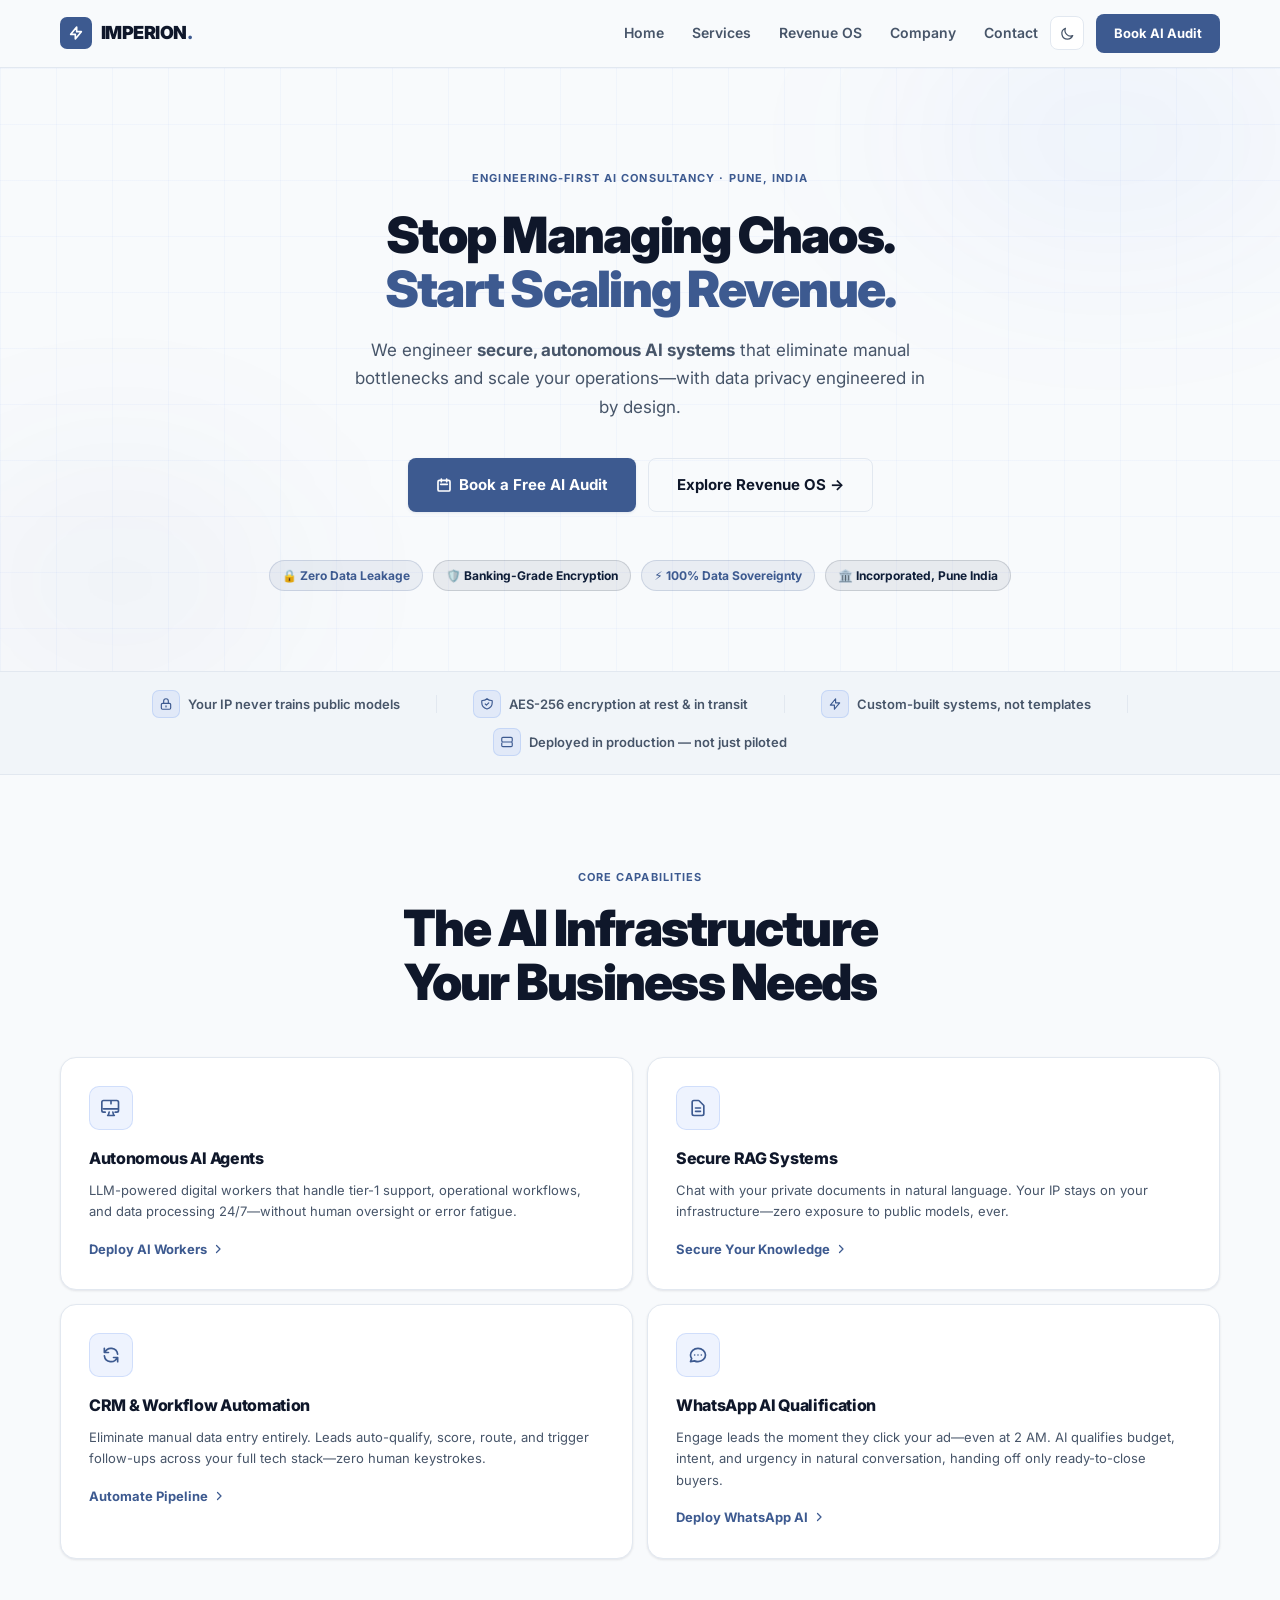
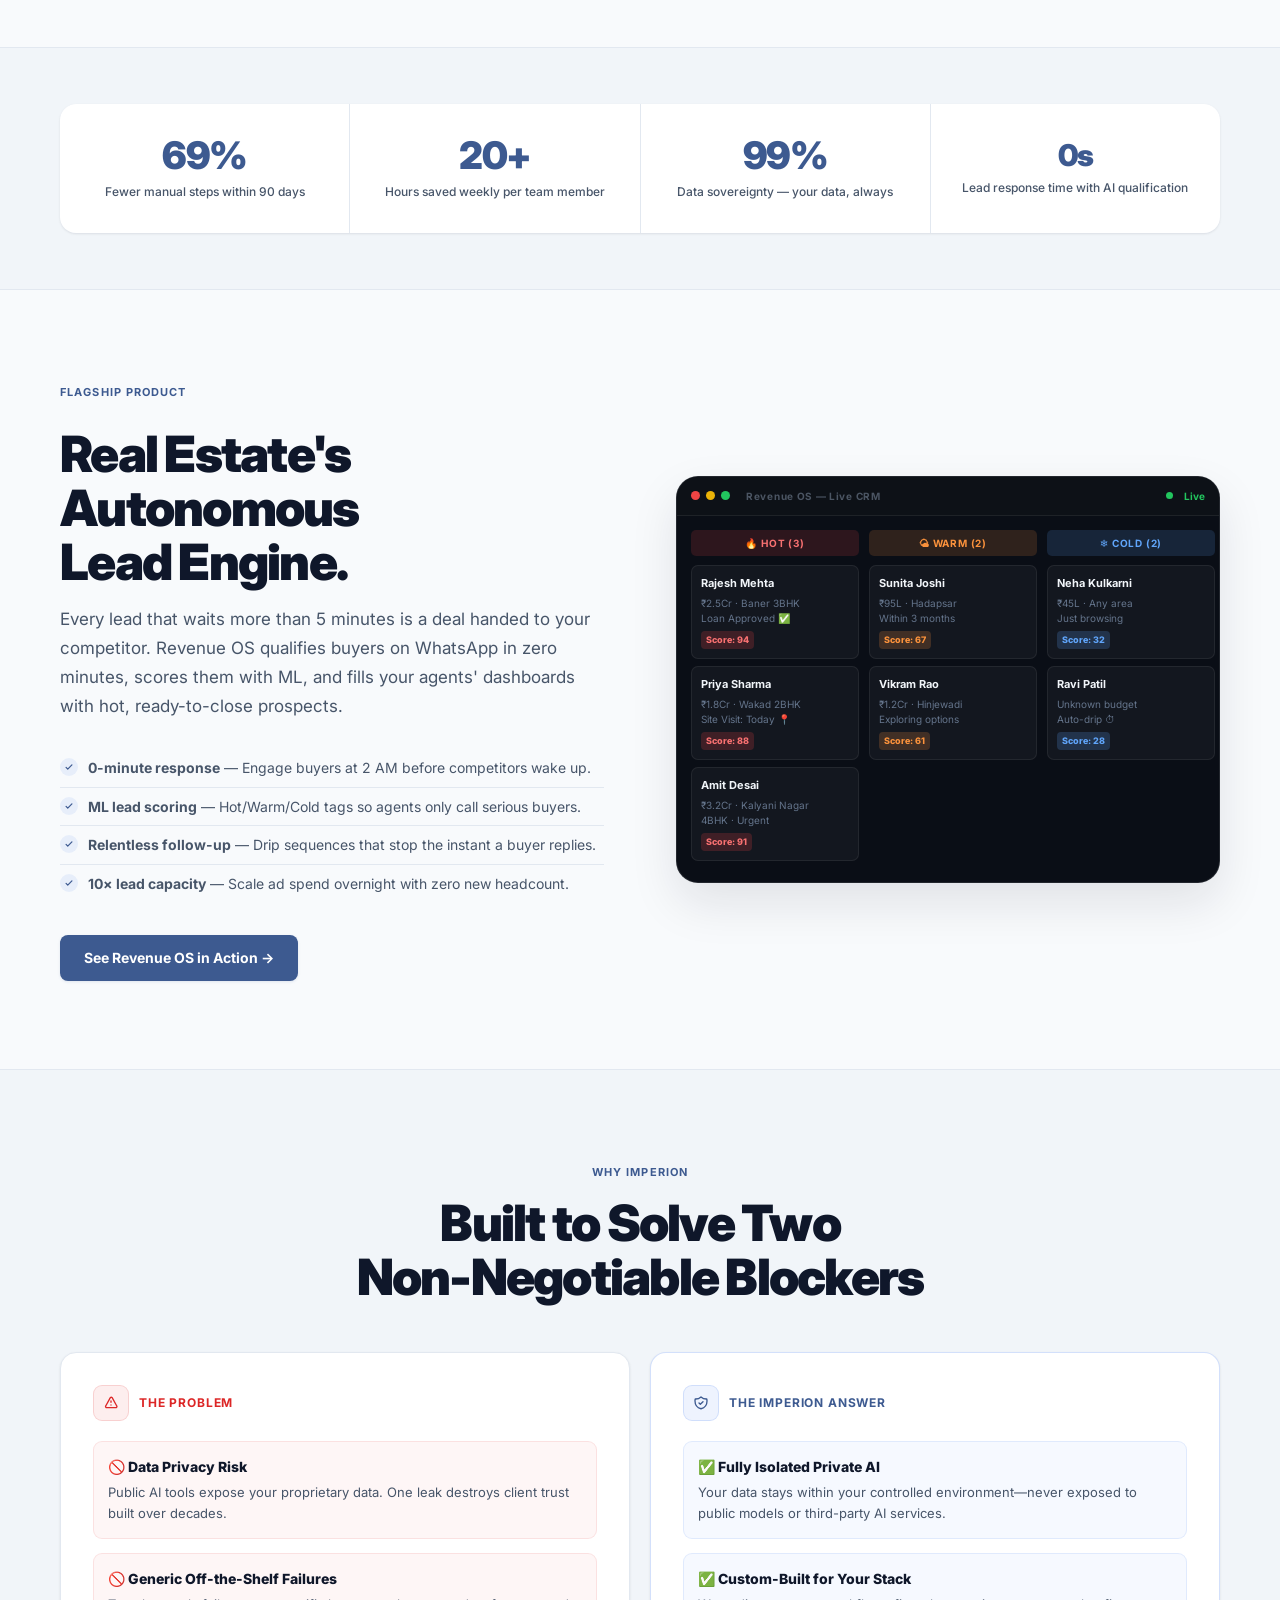
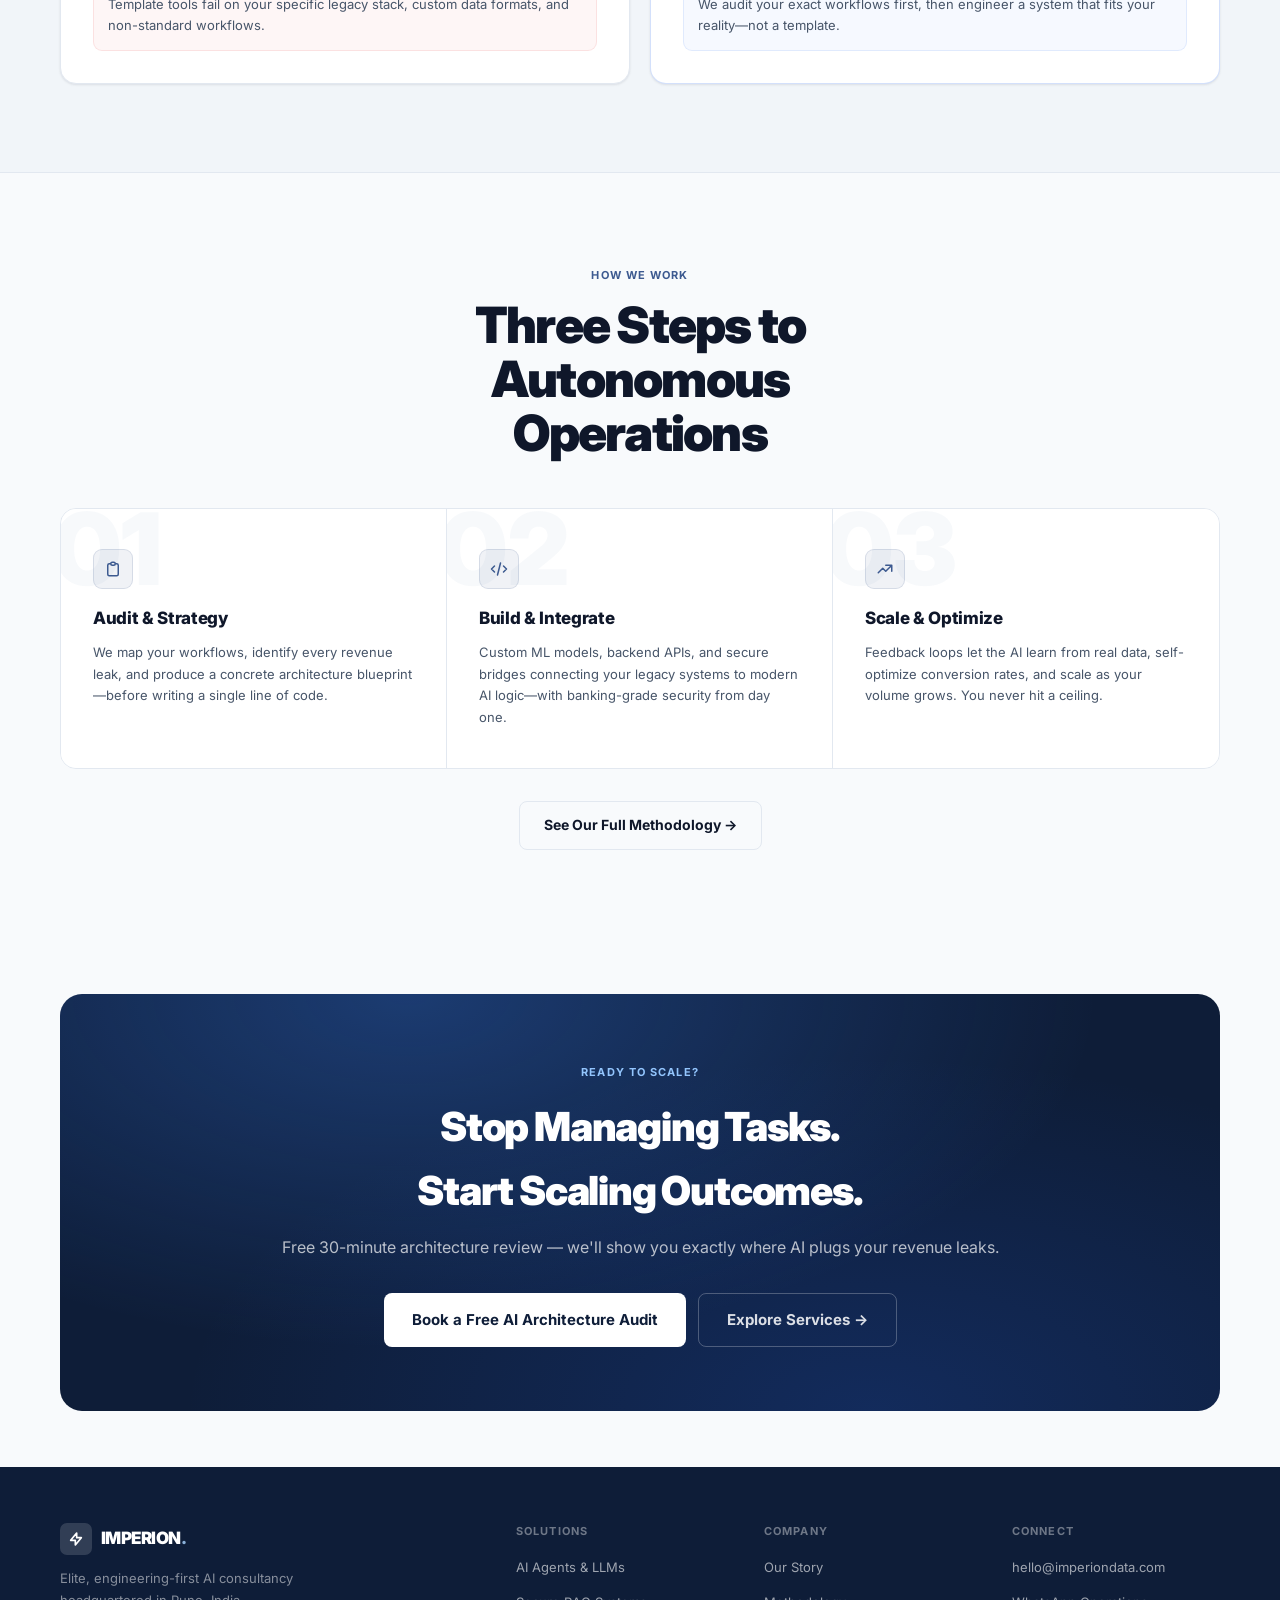
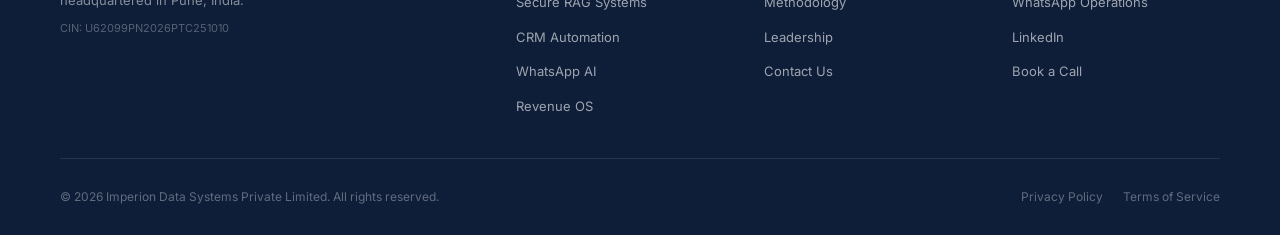
==== commit b79986b4: "polish: credibility copy, routing, trust signals, form UX, mobile polish, desktop fixes" ====
--- a/index.html
+++ b/index.html
@@ -80,7 +80,7 @@
       </h1>
 
       <p class="section-subtitle reveal delay-2" style="max-width:580px;margin:0 auto 36px;">
-        We engineer <strong>secure, autonomous AI systems</strong> that eliminate manual bottlenecks and scale your operations—with absolute data privacy guaranteed.
+        We engineer <strong>secure, autonomous AI systems</strong> that eliminate manual bottlenecks and scale your operations—with data privacy engineered in by design.
       </p>
 
       <div class="reveal delay-3" style="display:flex;flex-wrap:wrap;gap:12px;justify-content:center;margin-bottom:48px;">
@@ -276,7 +276,7 @@
           <div style="display:flex;flex-direction:column;gap:14px;">
             <div style="padding:14px;background:rgba(37,99,235,0.04);border-radius:9px;border:1px solid rgba(37,99,235,0.1);">
               <div style="font-size:14px;font-weight:800;color:var(--text-primary);margin-bottom:4px;">✅ Fully Isolated Private AI</div>
-              <p style="font-size:13px;color:var(--text-muted);">Every system runs on your private infrastructure. Your data never leaves your environment. Ever.</p>
+              <p style="font-size:13px;color:var(--text-muted);">Your data stays within your controlled environment—never exposed to public models or third-party AI services.</p>
             </div>
             <div style="padding:14px;background:rgba(37,99,235,0.04);border-radius:9px;border:1px solid rgba(37,99,235,0.1);">
               <div style="font-size:14px;font-weight:800;color:var(--text-primary);margin-bottom:4px;">✅ Custom-Built for Your Stack</div>
@@ -352,9 +352,9 @@
         <p>Elite, engineering-first AI consultancy headquartered in Pune, India.</p>
         <p style="font-size:11px;color:rgba(255,255,255,0.3);margin-top:8px;">CIN: U62099PN2026PTC251010</p>
       </div>
-      <div class="footer-col"><h4>Solutions</h4><ul><li><a href="/services.html#ai-agents">AI Agents &amp; LLMs</a></li><li><a href="/services.html#rag-systems">Secure RAG Systems</a></li><li><a href="/services.html#crm-automation">CRM Automation</a></li><li><a href="/services.html#whatsapp-ai">WhatsApp AI</a></li><li><a href="/revenue-os.html">Revenue OS</a></li></ul></div>
-      <div class="footer-col"><h4>Company</h4><ul><li><a href="/company.html">Our Story</a></li><li><a href="/company.html#methodology">Methodology</a></li><li><a href="/company.html#leadership">Leadership</a></li><li><a href="/contact.html">Contact Us</a></li></ul></div>
-      <div class="footer-col"><h4>Connect</h4><ul><li><a href="mailto:hello@imperiondata.com">hello@imperiondata.com</a></li><li><a href="https://wa.me/919910261283" target="_blank" rel="noopener">WhatsApp Operations</a></li><li><a href="https://www.linkedin.com/company/imperion-data-systems/" target="_blank" rel="noopener">LinkedIn</a></li><li><a href="[ REPLACE THIS WITH YOUR CALENDLY LINK ]" target="_blank" rel="noopener">Book a Call</a></li></ul></div>
+      <div class="footer-col"><h4>Solutions</h4><ul><li><a href="/services#ai-agents">AI Agents &amp; LLMs</a></li><li><a href="/services#rag-systems">Secure RAG Systems</a></li><li><a href="/services#crm-automation">CRM Automation</a></li><li><a href="/services#whatsapp-ai">WhatsApp AI</a></li><li><a href="/revenue-os">Revenue OS</a></li></ul></div>
+      <div class="footer-col"><h4>Company</h4><ul><li><a href="/company">Our Story</a></li><li><a href="/company#methodology">Methodology</a></li><li><a href="/company#leadership">Leadership</a></li><li><a href="/contact">Contact Us</a></li></ul></div>
+      <div class="footer-col"><h4>Connect</h4><ul><li><a href="mailto:hello@imperiondata.com">hello@imperiondata.com</a></li><li><a href="https://wa.me/919910261283" target="_blank" rel="noopener noreferrer">WhatsApp Operations</a></li><li><a href="https://www.linkedin.com/company/imperion-data-systems/" target="_blank" rel="noopener noreferrer">LinkedIn</a></li><li><a href="#book-a-call" title="Calendly booking link — coming soon">Book a Call</a></li></ul></div>
     </div>
     <div class="footer-bottom">
       <p class="footer-copy">© 2026 Imperion Data Systems Private Limited. All rights reserved.</p>
--- a/css/styles.css
+++ b/css/styles.css
@@ -760,8 +760,7 @@
 .methodology-grid {
   display: grid;
   grid-template-columns: repeat(3, 1fr);
-  gap: 1px;
-  background: var(--border);
+  border: 1px solid var(--border);
   border-radius: var(--radius-lg);
   overflow: hidden;
 }
@@ -770,25 +769,27 @@
   padding: 40px 32px;
   position: relative;
   overflow: hidden;
-}
+  border-right: 1px solid var(--border);
+}
+.method-step:last-child { border-right: none; }
 .method-step-bg {
   position: absolute;
   top: -10px; left: -8px;
   font-size: 100px; font-weight: 900;
-  color: rgba(37,99,235,0.04);
+  color: rgba(61,90,144,0.04);
   line-height: 1;
   pointer-events: none; user-select: none;
 }
 html.dark-mode .method-step-bg { color: rgba(255,255,255,0.025); }
 .method-step-icon {
   width: 40px; height: 40px;
-  background: rgba(37,99,235,0.08);
-  border: 1px solid rgba(37,99,235,0.15);
+  background: rgba(61,90,144,0.08);
+  border: 1px solid rgba(61,90,144,0.15);
   border-radius: 9px;
   display: flex; align-items: center; justify-content: center;
   margin-bottom: 16px;
 }
-html.dark-mode .method-step-icon { background: rgba(59,130,246,0.1); border-color: rgba(59,130,246,0.2); }
+html.dark-mode .method-step-icon { background: rgba(112,148,200,0.1); border-color: rgba(112,148,200,0.2); }
 .method-step-icon svg { width: 18px; height: 18px; color: var(--accent); }
 .method-step h3 {
   font-size: 17px; font-weight: 800;
@@ -814,7 +815,7 @@
   text-align: center;
 }
 .stat-val {
-  font-size: 38px; font-weight: 900;
+  font-size: clamp(28px, 3.5vw, 38px); font-weight: 900;
   letter-spacing: -0.04em;
   color: var(--accent);
   line-height: 1;
@@ -1136,6 +1137,104 @@
 .footer-logo-text { font-size: 17px; font-weight: 900; letter-spacing: -0.03em; color: #fff; }
 .footer-logo-text span { color: #8ab0d8; }
 
+/* ─── Anchor Offset for Sticky Nav ─── */
+/* Ensures #id links land below the 68px fixed nav */
+[id] { scroll-margin-top: 88px; }
+
+/* ─── Form Error State ─── */
+.form-error {
+  display: none;
+  padding: 11px 14px;
+  background: rgba(220,38,38,0.05);
+  border: 1px solid rgba(220,38,38,0.18);
+  border-radius: var(--radius-sm);
+  font-size: 13px;
+  font-weight: 500;
+  color: #dc2626;
+  margin-bottom: 16px;
+  line-height: 1.5;
+}
+.form-error.show { display: block; }
+
+/* ─── Leader Card Extras ─── */
+.leader-background {
+  font-size: 11px;
+  color: var(--text-subtle);
+  font-weight: 500;
+  margin-top: 1px;
+  margin-bottom: 10px;
+  letter-spacing: 0.01em;
+}
+
+/* ─── Company Registration Card ─── */
+.company-reg-card {
+  margin-top: 20px;
+  padding: 16px 22px;
+  background: var(--bg-elevated);
+  border: 1px solid var(--border);
+  border-radius: var(--radius-md);
+  display: flex;
+  flex-wrap: wrap;
+  gap: 6px 28px;
+  align-items: center;
+}
+.company-reg-card .creg-name {
+  font-size: 13px; font-weight: 700;
+  color: var(--text-primary);
+  width: 100%;
+  margin-bottom: 2px;
+}
+.company-reg-card .creg-detail {
+  font-size: 11px; color: var(--text-subtle); font-weight: 500;
+  display: flex; align-items: center; gap: 5px;
+}
+
+/* ─── "What Happens Next" Timeline ─── */
+.what-next-timeline {
+  display: grid;
+  grid-template-columns: repeat(4, 1fr);
+  border: 1px solid var(--border);
+  border-radius: var(--radius-lg);
+  overflow: hidden;
+}
+.what-next-step {
+  padding: 28px 20px;
+  text-align: center;
+  background: var(--bg-surface);
+  border-right: 1px solid var(--border);
+  position: relative;
+}
+.what-next-step:last-child { border-right: none; }
+.wn-num {
+  width: 36px; height: 36px;
+  border-radius: 50%;
+  background: rgba(61,90,144,0.08);
+  border: 1px solid rgba(61,90,144,0.18);
+  display: flex; align-items: center; justify-content: center;
+  font-size: 13px; font-weight: 800; color: var(--accent);
+  margin: 0 auto 12px;
+}
+.wn-title {
+  font-size: 14px; font-weight: 800;
+  color: var(--text-primary);
+  margin-bottom: 6px;
+  letter-spacing: -0.01em;
+  line-height: 1.2;
+}
+.wn-desc {
+  font-size: 12px; color: var(--text-muted); line-height: 1.6;
+}
+.wn-time {
+  display: inline-block;
+  margin-top: 10px;
+  font-size: 10px; font-weight: 700;
+  letter-spacing: 0.07em; text-transform: uppercase;
+  color: var(--accent);
+  background: rgba(61,90,144,0.07);
+  border: 1px solid rgba(61,90,144,0.12);
+  padding: 2px 8px; border-radius: 100px;
+}
+
 /* ─── Scroll Reveal ─── */
 .reveal, .reveal-left, .reveal-right {
   opacity: 0;
@@ -1181,7 +1280,15 @@
   }
   .service-block.reverse .service-text { order: 1; }
   .service-block.reverse .service-visual { order: 2; }
+  /* Methodology: collapse to 1-col with horizontal borders */
   .methodology-grid { grid-template-columns: 1fr; }
+  .method-step { border-right: none; border-bottom: 1px solid var(--border); }
+  .method-step:last-child { border-bottom: none; }
+  /* What-next: 2-col on tablet */
+  .what-next-timeline { grid-template-columns: repeat(2, 1fr); }
+  .what-next-step { border-right: 1px solid var(--border); border-bottom: 1px solid var(--border); }
+  .what-next-step:nth-child(2n) { border-right: none; }
+  .what-next-step:nth-last-child(-n+2) { border-bottom: none; }
   .footer-grid { grid-template-columns: 1fr 1fr; gap: 28px; }
   .stats-row { grid-template-columns: repeat(2, 1fr); }
   .bento-grid { grid-template-columns: 1fr 1fr; }
@@ -1202,8 +1309,25 @@
   .section-sm { padding: 36px 0; }
   .section-lg { padding: 72px 0; }
 
+  /* Inner-page hero padding — reduce for mobile */
+  section[style*="padding:88px"] { padding-top: 56px !important; padding-bottom: 44px !important; }
+  section[style*="padding: 88px"] { padding-top: 56px !important; padding-bottom: 44px !important; }
+
   /* Hero padding */
   .hero-section { padding: 72px 0 52px !important; }
+
+  /* Grids collapse */
+  .bento-grid           { grid-template-columns: 1fr; }
+  .methodology-grid     { grid-template-columns: 1fr; }
+  .method-step          { border-right: none; border-bottom: 1px solid var(--border); }
+  .method-step:last-child { border-bottom: none; }
+  .stats-row            { grid-template-columns: repeat(2, 1fr); }
+  .footer-grid          { grid-template-columns: 1fr 1fr; gap: 24px; }
+
+  /* What-next: 1-col on mobile */
+  .what-next-timeline   { grid-template-columns: 1fr; }
+  .what-next-step       { border-right: none; border-bottom: 1px solid var(--border); }
+  .what-next-step:last-child { border-bottom: none; }
 
   /* Grids collapse */
   .bento-grid           { grid-template-columns: 1fr; }
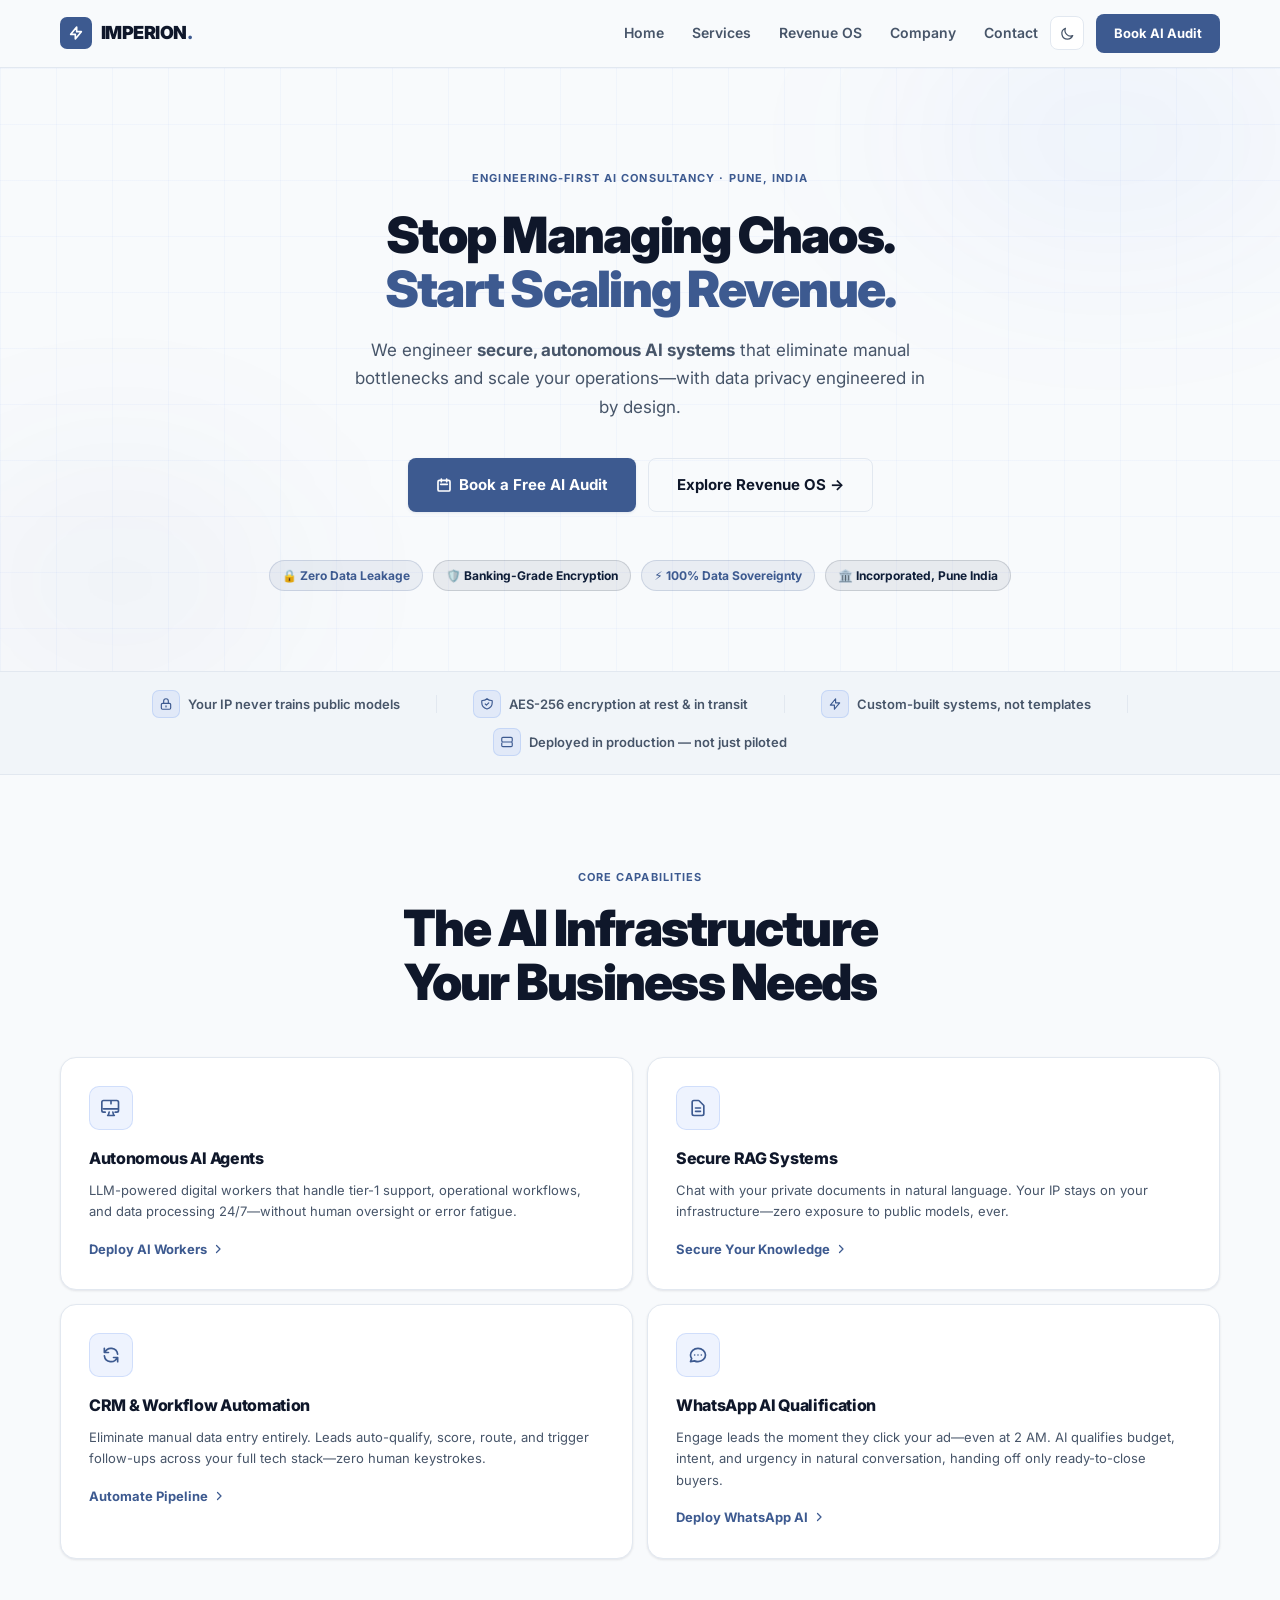
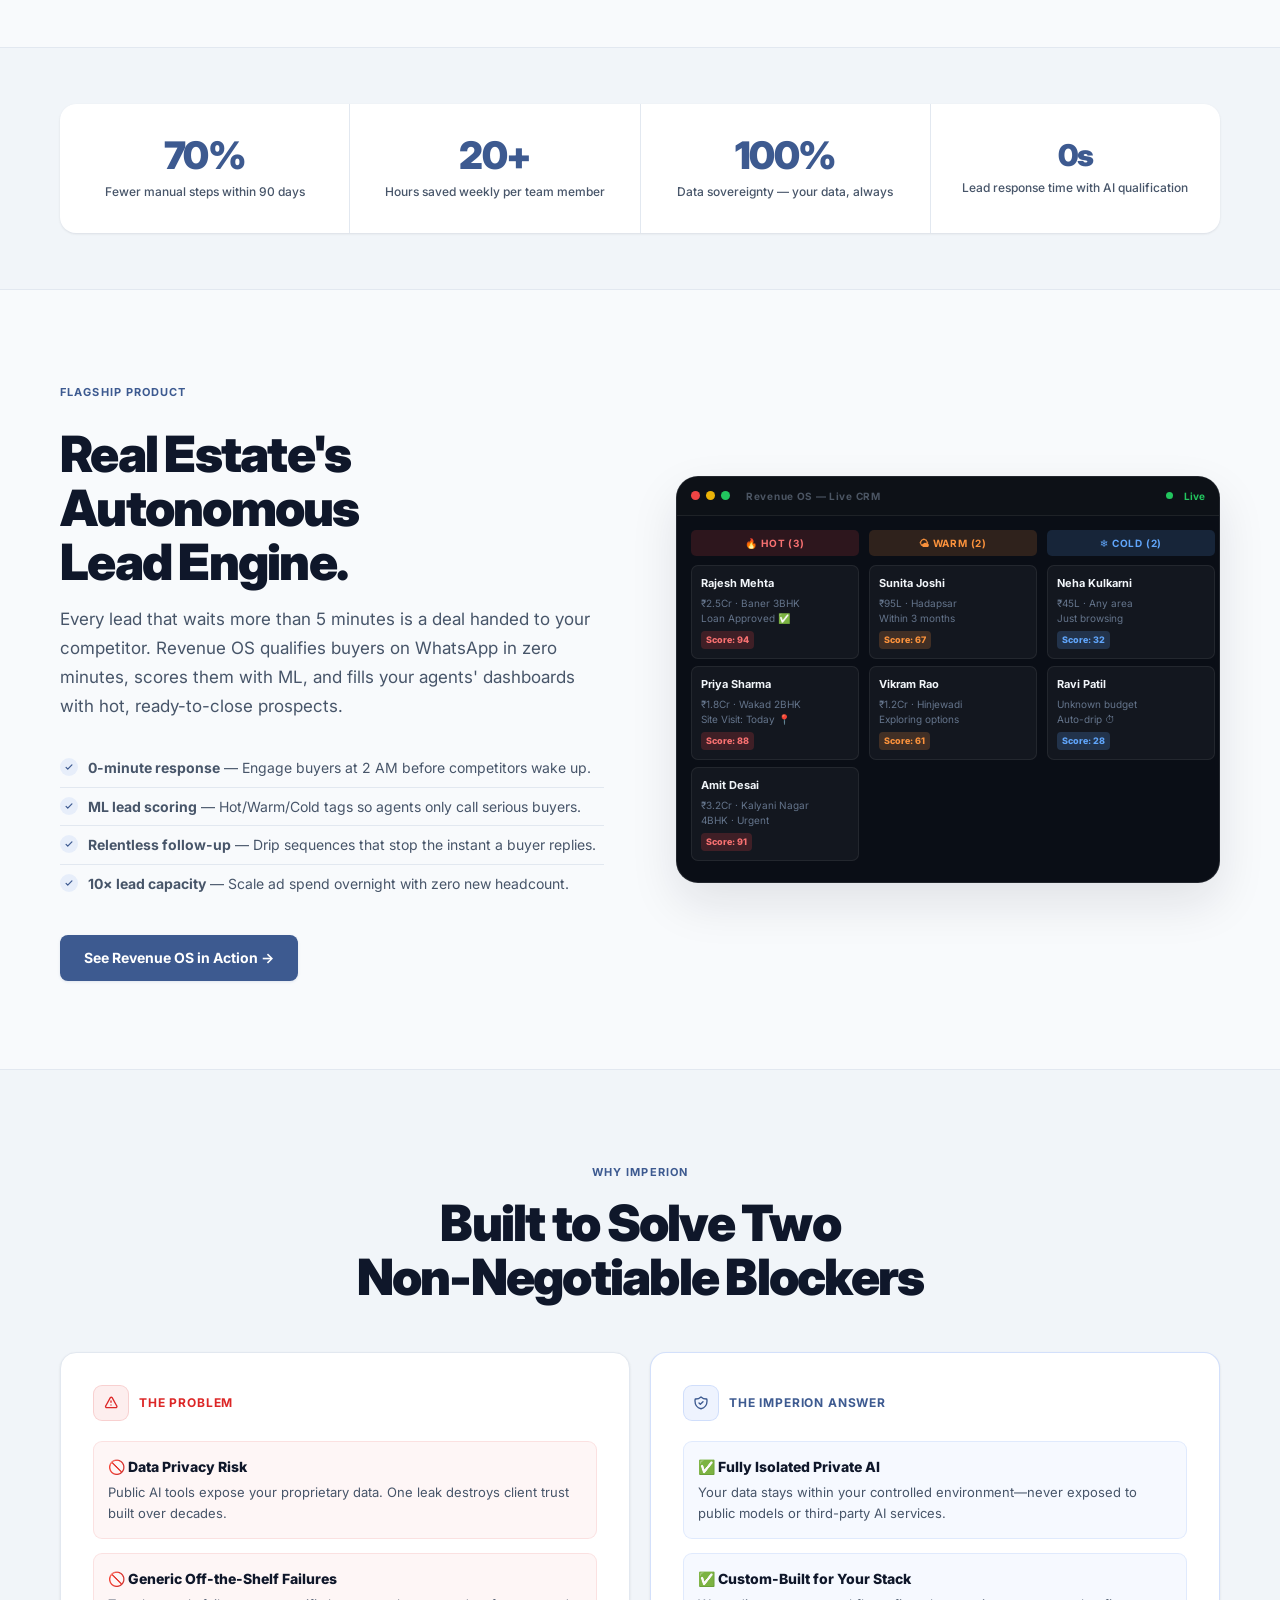
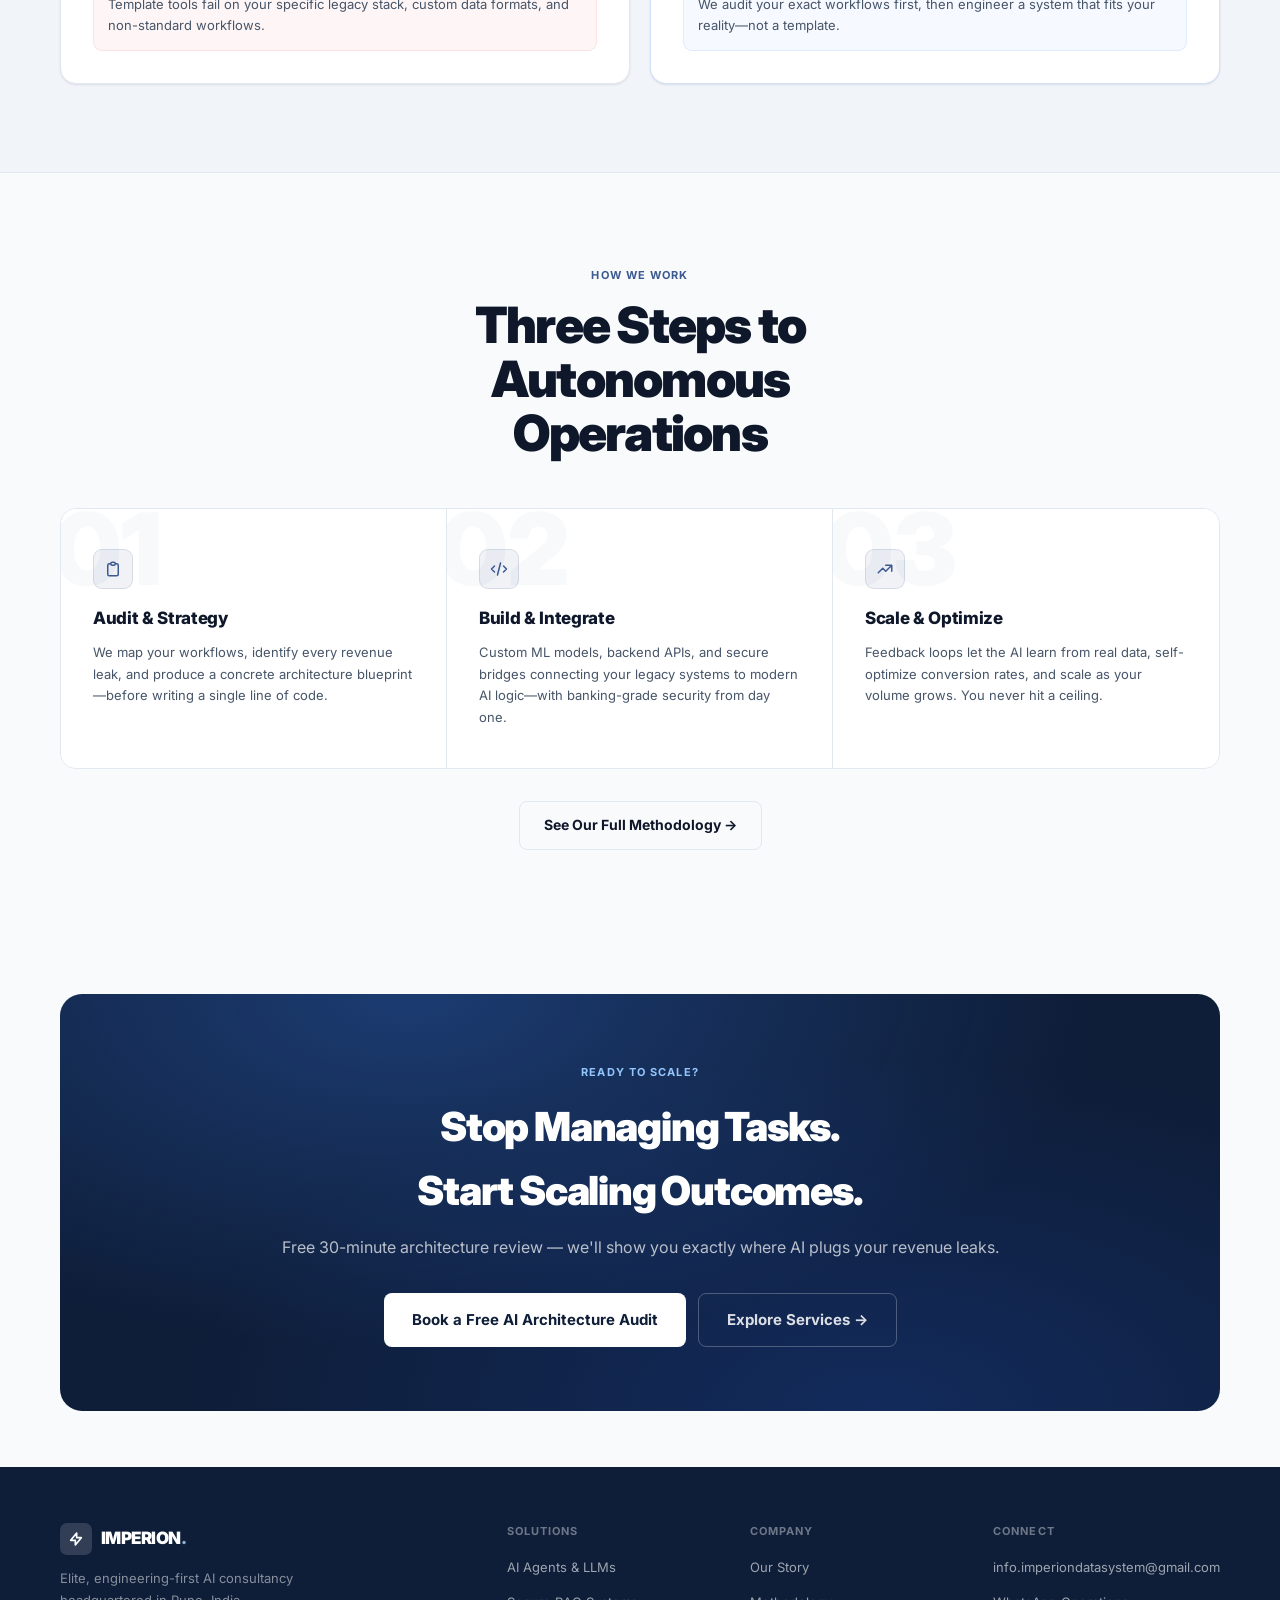
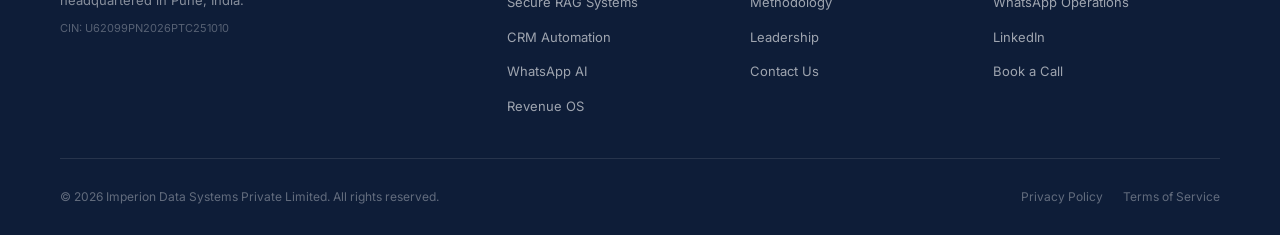
==== commit f33f9615: "integrate: GA, Calendly, domain, emails" ====
--- a/index.html
+++ b/index.html
@@ -9,14 +9,14 @@
   <meta property="og:title" content="Imperion Data Systems | Secure Enterprise AI">
   <meta property="og:description" content="Engineering-first AI consultancy. We deploy autonomous AI workers, private LLMs, and CRM automation for enterprises that refuse to compromise on data sovereignty.">
   <meta property="og:type" content="website">
-  <link rel="canonical" href="https://imperiondata.com/">
+  <link rel="canonical" href="https://imperiondatasystem.com/">
 
   <!-- Prevent FOUC on dark mode -->
   <script>if(localStorage.getItem('imperion-theme')==='dark')document.documentElement.classList.add('dark-mode');</script>
 
   <!-- GA (replace ID) -->
-  <script async src="https://www.googletagmanager.com/gtag/js?id=[ REPLACE THIS WITH YOUR G- ID ]"></script>
-  <script>window.dataLayer=window.dataLayer||[];function gtag(){dataLayer.push(arguments);}gtag('js',new Date());gtag('config','[ REPLACE THIS WITH YOUR G- ID ]');</script>
+  <script async src="https://www.googletagmanager.com/gtag/js?id=G-Y0T34J1ML3"></script>
+  <script>window.dataLayer=window.dataLayer||[];function gtag(){dataLayer.push(arguments);}gtag('js',new Date());gtag('config','G-Y0T34J1ML3');</script>
 
   <link rel="preconnect" href="https://fonts.googleapis.com">
   <link rel="preconnect" href="https://fonts.gstatic.com" crossorigin>
@@ -354,7 +354,7 @@
       </div>
       <div class="footer-col"><h4>Solutions</h4><ul><li><a href="/services#ai-agents">AI Agents &amp; LLMs</a></li><li><a href="/services#rag-systems">Secure RAG Systems</a></li><li><a href="/services#crm-automation">CRM Automation</a></li><li><a href="/services#whatsapp-ai">WhatsApp AI</a></li><li><a href="/revenue-os">Revenue OS</a></li></ul></div>
       <div class="footer-col"><h4>Company</h4><ul><li><a href="/company">Our Story</a></li><li><a href="/company#methodology">Methodology</a></li><li><a href="/company#leadership">Leadership</a></li><li><a href="/contact">Contact Us</a></li></ul></div>
-      <div class="footer-col"><h4>Connect</h4><ul><li><a href="mailto:hello@imperiondata.com">hello@imperiondata.com</a></li><li><a href="https://wa.me/919910261283" target="_blank" rel="noopener noreferrer">WhatsApp Operations</a></li><li><a href="https://www.linkedin.com/company/imperion-data-systems/" target="_blank" rel="noopener noreferrer">LinkedIn</a></li><li><a href="#book-a-call" title="Calendly booking link — coming soon">Book a Call</a></li></ul></div>
+      <div class="footer-col"><h4>Connect</h4><ul><li><a href="mailto:info.imperiondatasystem@gmail.com">info.imperiondatasystem@gmail.com</a></li><li><a href="https://wa.me/919910261283" target="_blank" rel="noopener noreferrer">WhatsApp Operations</a></li><li><a href="https://www.linkedin.com/company/imperion-data-systems/" target="_blank" rel="noopener noreferrer">LinkedIn</a></li><li><a href="https://calendly.com/info-imperiondatasystem/discovery-call" target="_blank" rel="noopener noreferrer">Book a Call</a></li></ul></div>
     </div>
     <div class="footer-bottom">
       <p class="footer-copy">© 2026 Imperion Data Systems Private Limited. All rights reserved.</p>
@@ -376,7 +376,7 @@
     <h3>Data Isolation</h3><p>All client data is held in strictly isolated environments. Your data is never shared or used to train any public AI model.</p>
     <h3>Security Standards</h3><p>TLS 1.3 in transit, AES-256 at rest. Access limited to engineers directly involved in your engagement.</p>
     <h3>Retention &amp; Deletion</h3><p>Inquiry data retained 90 days. Deleted within 7 business days upon written request. We do not sell any data.</p>
-    <h3>Contact</h3><p>Email: <a href="mailto:hello@imperiondata.com" style="color:var(--accent);">hello@imperiondata.com</a></p>
+    <h3>Contact</h3><p>Email: <a href="mailto:info.imperiondatasystem@gmail.com" style="color:var(--accent);">info.imperiondatasystem@gmail.com</a></p>
   </div>
 </div>
 <div id="modal-terms" class="legal-modal" onclick="closeModal('modal-terms')">
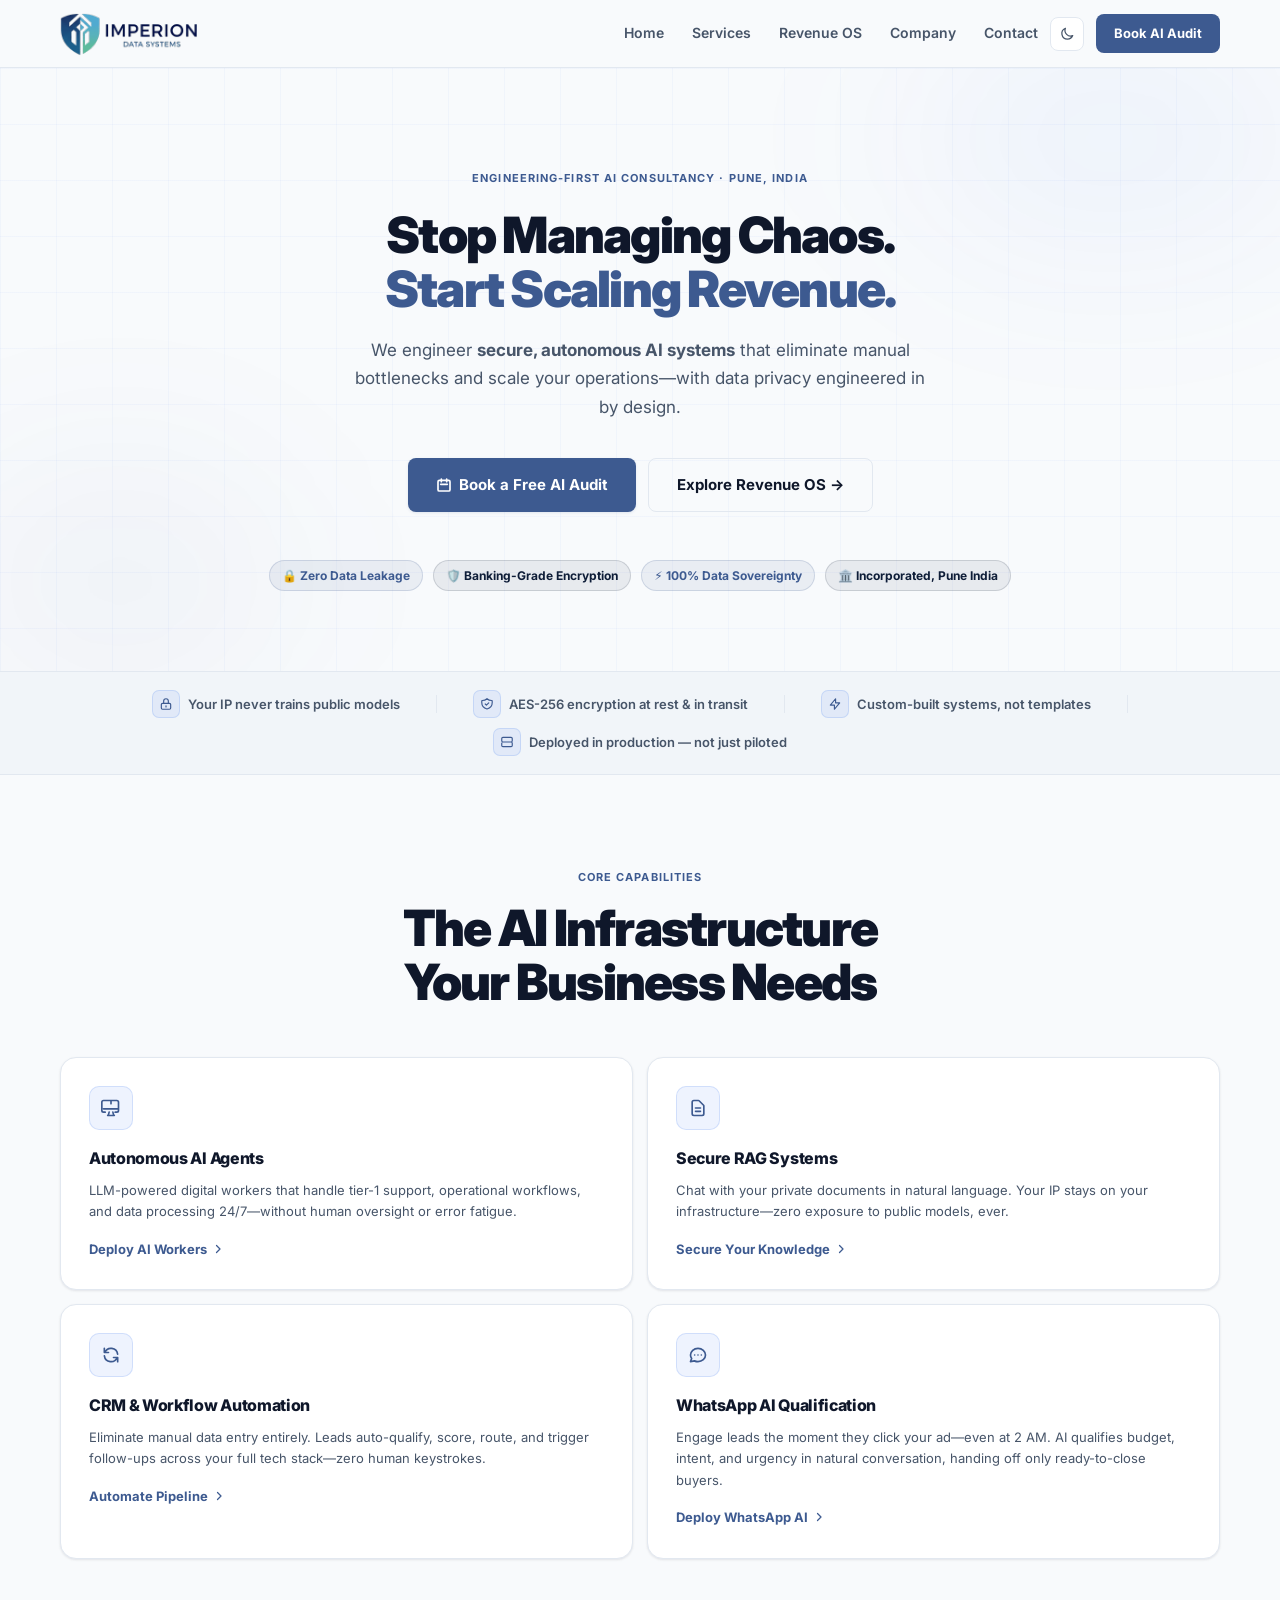
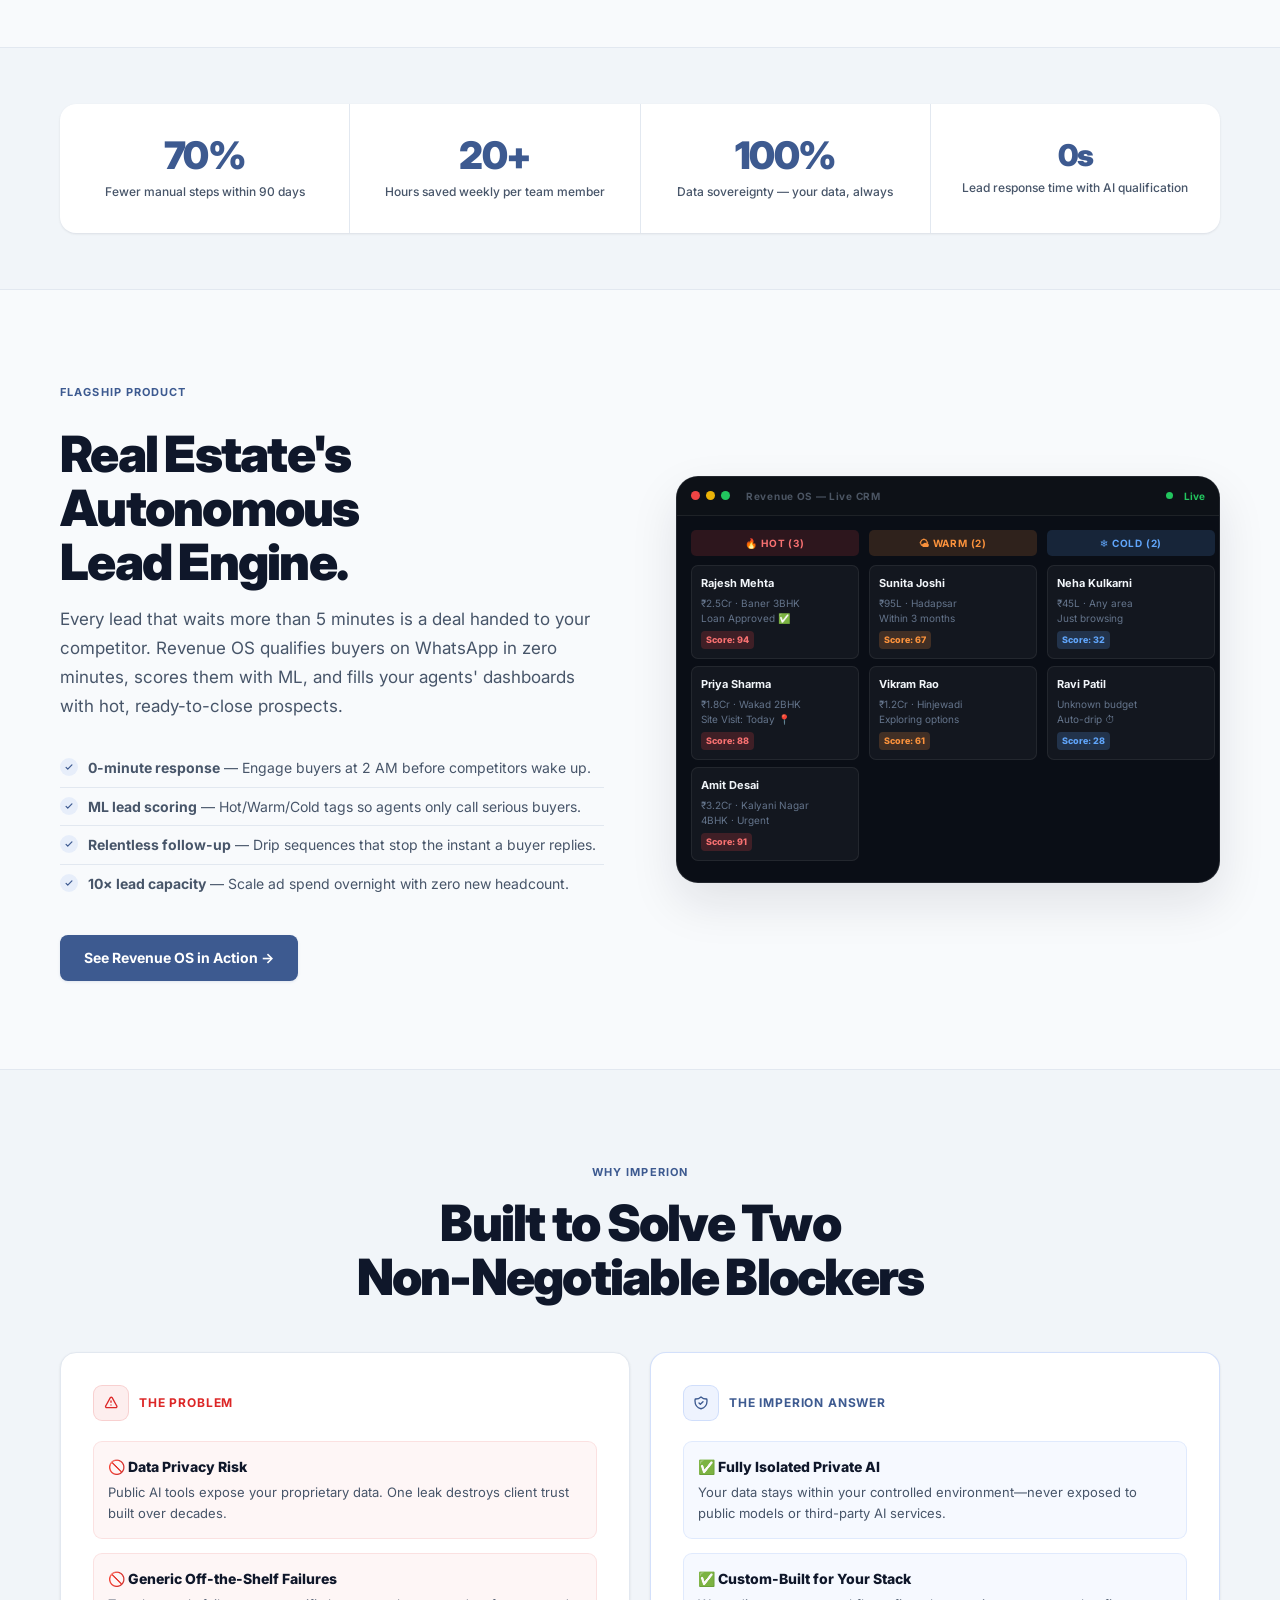
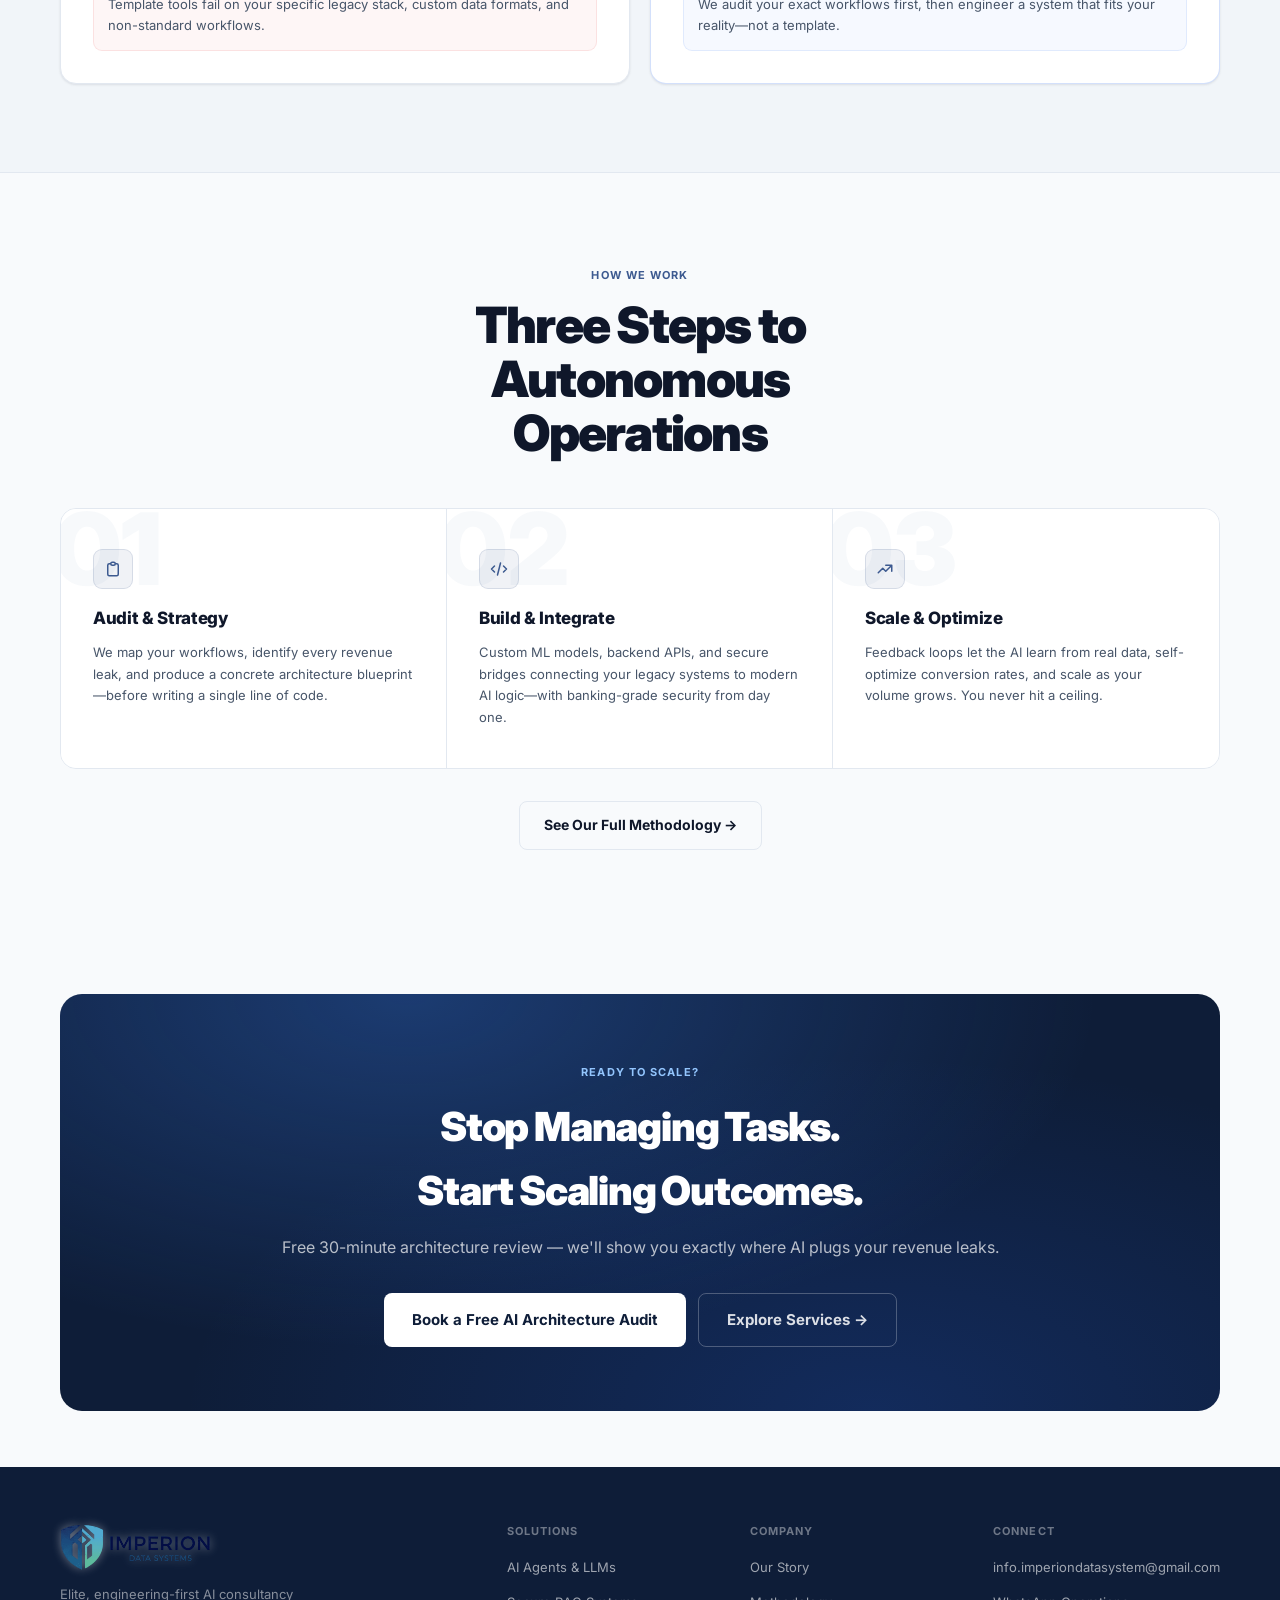
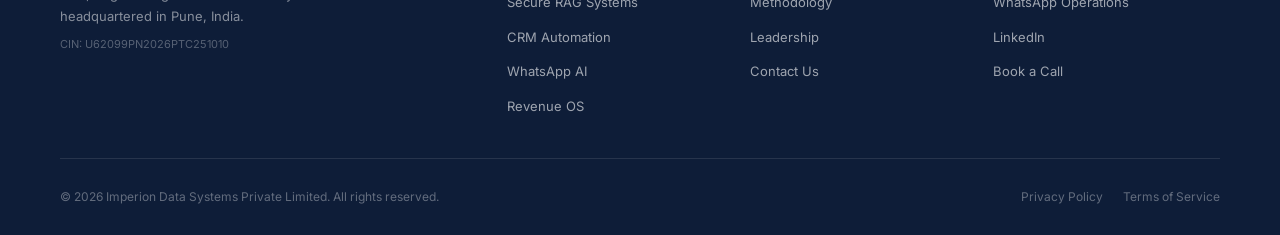
==== commit 822f9006: "design: increase logo size, fix index.html logo, add drop-shadow for visibility" ====
--- a/index.html
+++ b/index.html
@@ -3,6 +3,7 @@
 <head>
   <meta charset="UTF-8">
   <meta name="viewport" content="width=device-width, initial-scale=1.0">
+  <link rel="icon" type="image/png" href="/imperion-favicon.png">
   <title>Imperion Data Systems | Secure Enterprise AI — Pune, India</title>
   <meta name="description" content="Imperion Data Systems engineers secure, autonomous AI systems that eliminate operational bottlenecks and scale revenue—without compromising data privacy.">
   <meta name="author" content="Imperion Data Systems Private Limited">
@@ -29,10 +30,7 @@
 <nav class="site-nav" role="navigation" aria-label="Main navigation">
   <div class="nav-container">
     <a href="/" class="nav-logo" aria-label="Imperion Home">
-      <div class="nav-logo-icon">
-        <svg fill="none" stroke="currentColor" viewBox="0 0 24 24" stroke-width="2.5"><path stroke-linecap="round" stroke-linejoin="round" d="M13 10V3L4 14h7v7l9-11h-7z"/></svg>
-      </div>
-      <span class="nav-logo-text">IMPERION<span>.</span></span>
+      <img src="/imperion-logo.svg" alt="Imperion" style="height:44px;width:auto;" class="brand-logo-img">
     </a>
     <div class="nav-links" role="menubar">
       <a href="/" class="nav-link">Home</a>
@@ -345,16 +343,15 @@
   <div class="container">
     <div class="footer-grid">
       <div class="footer-brand">
-        <div style="display:flex;align-items:center;gap:9px;margin-bottom:4px;">
-          <div class="nav-logo-icon" style="background:rgba(255,255,255,0.15);"><svg fill="none" stroke="#fff" viewBox="0 0 24 24" stroke-width="2.5"><path stroke-linecap="round" stroke-linejoin="round" d="M13 10V3L4 14h7v7l9-11h-7z"/></svg></div>
-          <span class="footer-logo-text">IMPERION<span>.</span></span>
+        <div style="display:flex;align-items:center;margin-bottom:12px;">
+          <img src="/imperion-logo.svg" alt="Imperion Data Systems" style="height:48px;width:auto;" class="footer-logo-img">
         </div>
         <p>Elite, engineering-first AI consultancy headquartered in Pune, India.</p>
         <p style="font-size:11px;color:rgba(255,255,255,0.3);margin-top:8px;">CIN: U62099PN2026PTC251010</p>
       </div>
       <div class="footer-col"><h4>Solutions</h4><ul><li><a href="/services#ai-agents">AI Agents &amp; LLMs</a></li><li><a href="/services#rag-systems">Secure RAG Systems</a></li><li><a href="/services#crm-automation">CRM Automation</a></li><li><a href="/services#whatsapp-ai">WhatsApp AI</a></li><li><a href="/revenue-os">Revenue OS</a></li></ul></div>
       <div class="footer-col"><h4>Company</h4><ul><li><a href="/company">Our Story</a></li><li><a href="/company#methodology">Methodology</a></li><li><a href="/company#leadership">Leadership</a></li><li><a href="/contact">Contact Us</a></li></ul></div>
-      <div class="footer-col"><h4>Connect</h4><ul><li><a href="mailto:info.imperiondatasystem@gmail.com">info.imperiondatasystem@gmail.com</a></li><li><a href="https://wa.me/919910261283" target="_blank" rel="noopener noreferrer">WhatsApp Operations</a></li><li><a href="https://www.linkedin.com/company/imperion-data-systems/" target="_blank" rel="noopener noreferrer">LinkedIn</a></li><li><a href="https://calendly.com/info-imperiondatasystem/discovery-call" target="_blank" rel="noopener noreferrer">Book a Call</a></li></ul></div>
+      <div class="footer-col"><h4>Connect</h4><ul><li><a href="mailto:info.imperiondatasystem@gmail.com">info.imperiondatasystem@gmail.com</a></li><li><a href="https://wa.me/918308755482" target="_blank" rel="noopener noreferrer">WhatsApp Operations</a></li><li><a href="https://www.linkedin.com/company/imperion-data-systems/" target="_blank" rel="noopener noreferrer">LinkedIn</a></li><li><a href="https://calendly.com/info-imperiondatasystem/discovery-call" target="_blank" rel="noopener noreferrer">Book a Call</a></li></ul></div>
     </div>
     <div class="footer-bottom">
       <p class="footer-copy">© 2026 Imperion Data Systems Private Limited. All rights reserved.</p>
--- a/css/styles.css
+++ b/css/styles.css
@@ -130,14 +130,18 @@
   flex-shrink: 0;
   margin-right: auto;
 }
-.nav-logo-icon {
-  width: 32px; height: 32px;
-  background: var(--accent);
-  border-radius: 7px;
-  display: flex; align-items: center; justify-content: center;
-  flex-shrink: 0;
-}
-.nav-logo-icon svg { width: 16px; height: 16px; color: #fff; }
+.brand-logo-img, .footer-logo-img {
+  transition: filter 0.3s ease;
+}
+/* Footer logo is always on dark background, so always gets the glow */
+.footer-logo-img {
+  filter: drop-shadow(0 0 5px rgba(255, 255, 255, 0.4));
+}
+/* Header logo gets the glow only in dark mode */
+html.dark-mode .brand-logo-img {
+  filter: drop-shadow(0 0 5px rgba(255, 255, 255, 0.4));
+}
+
 .nav-logo-text {
   font-size: 18px;
   font-weight: 900;
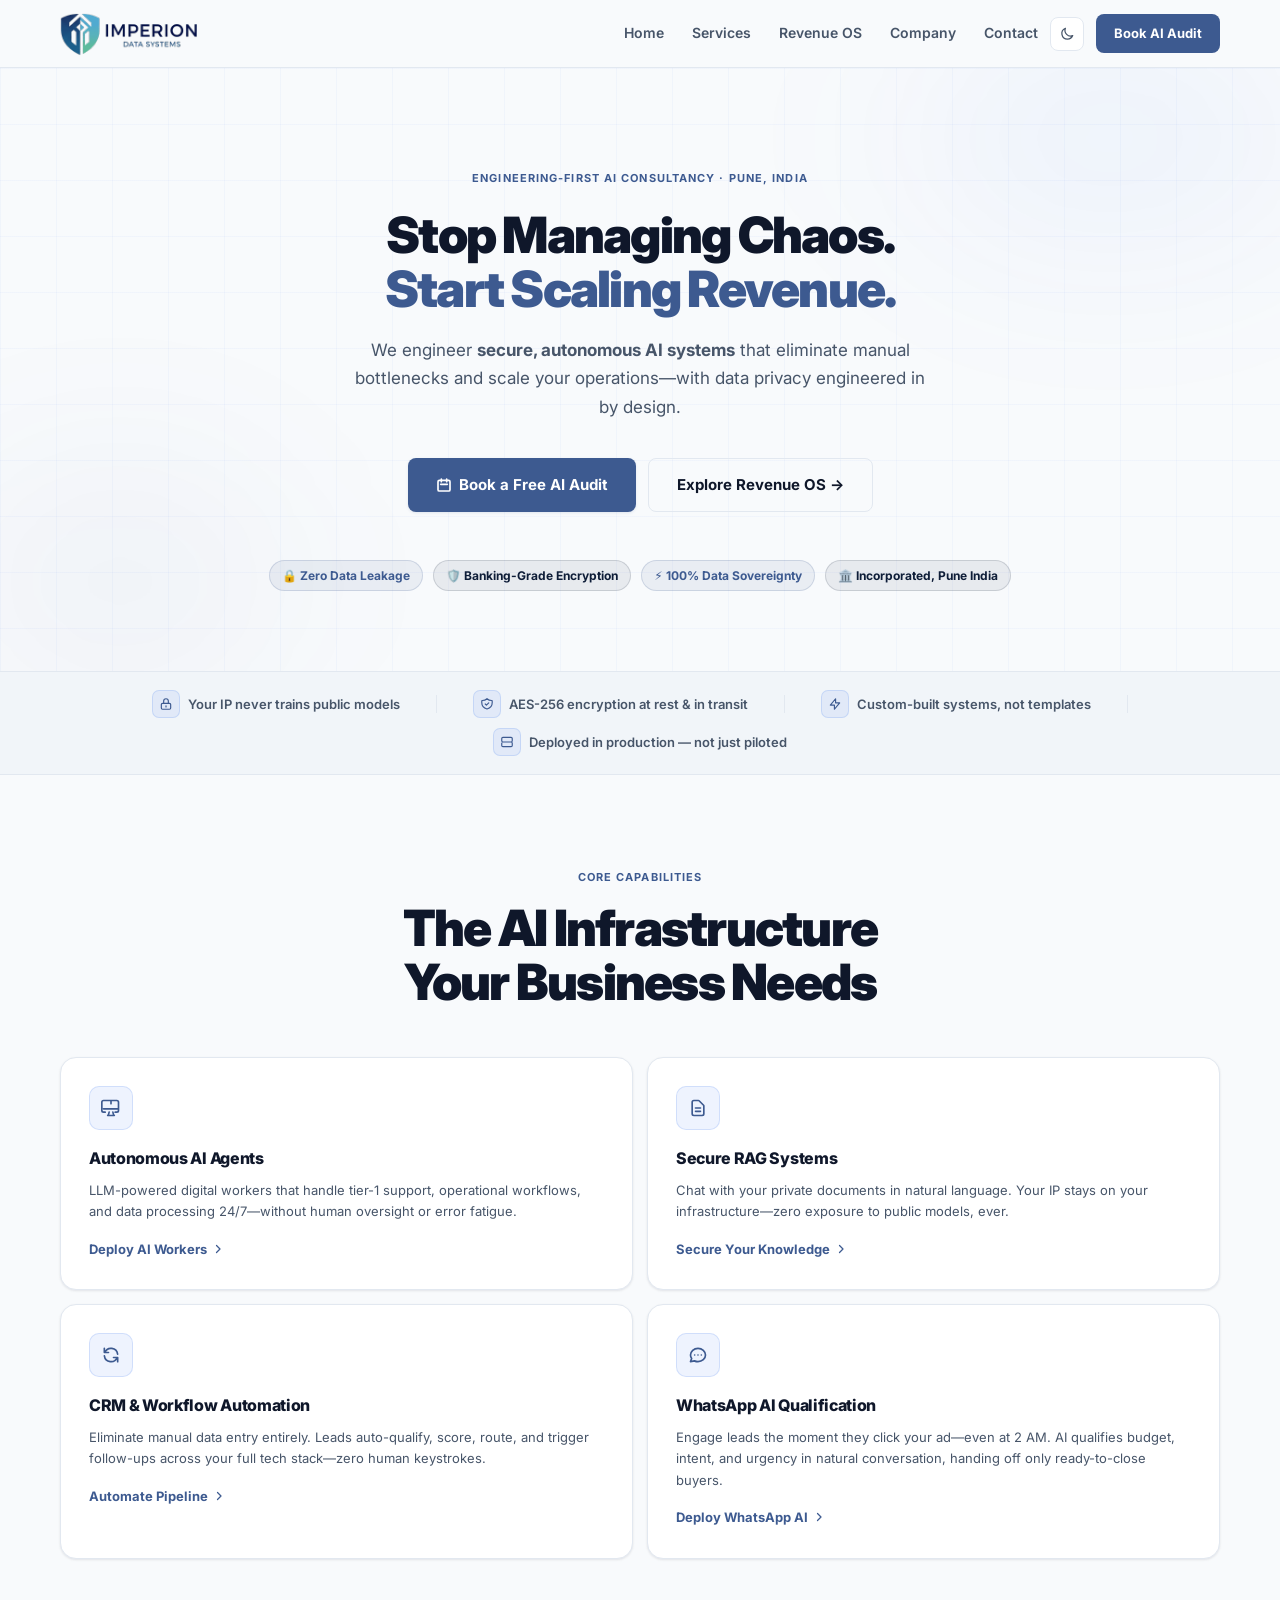
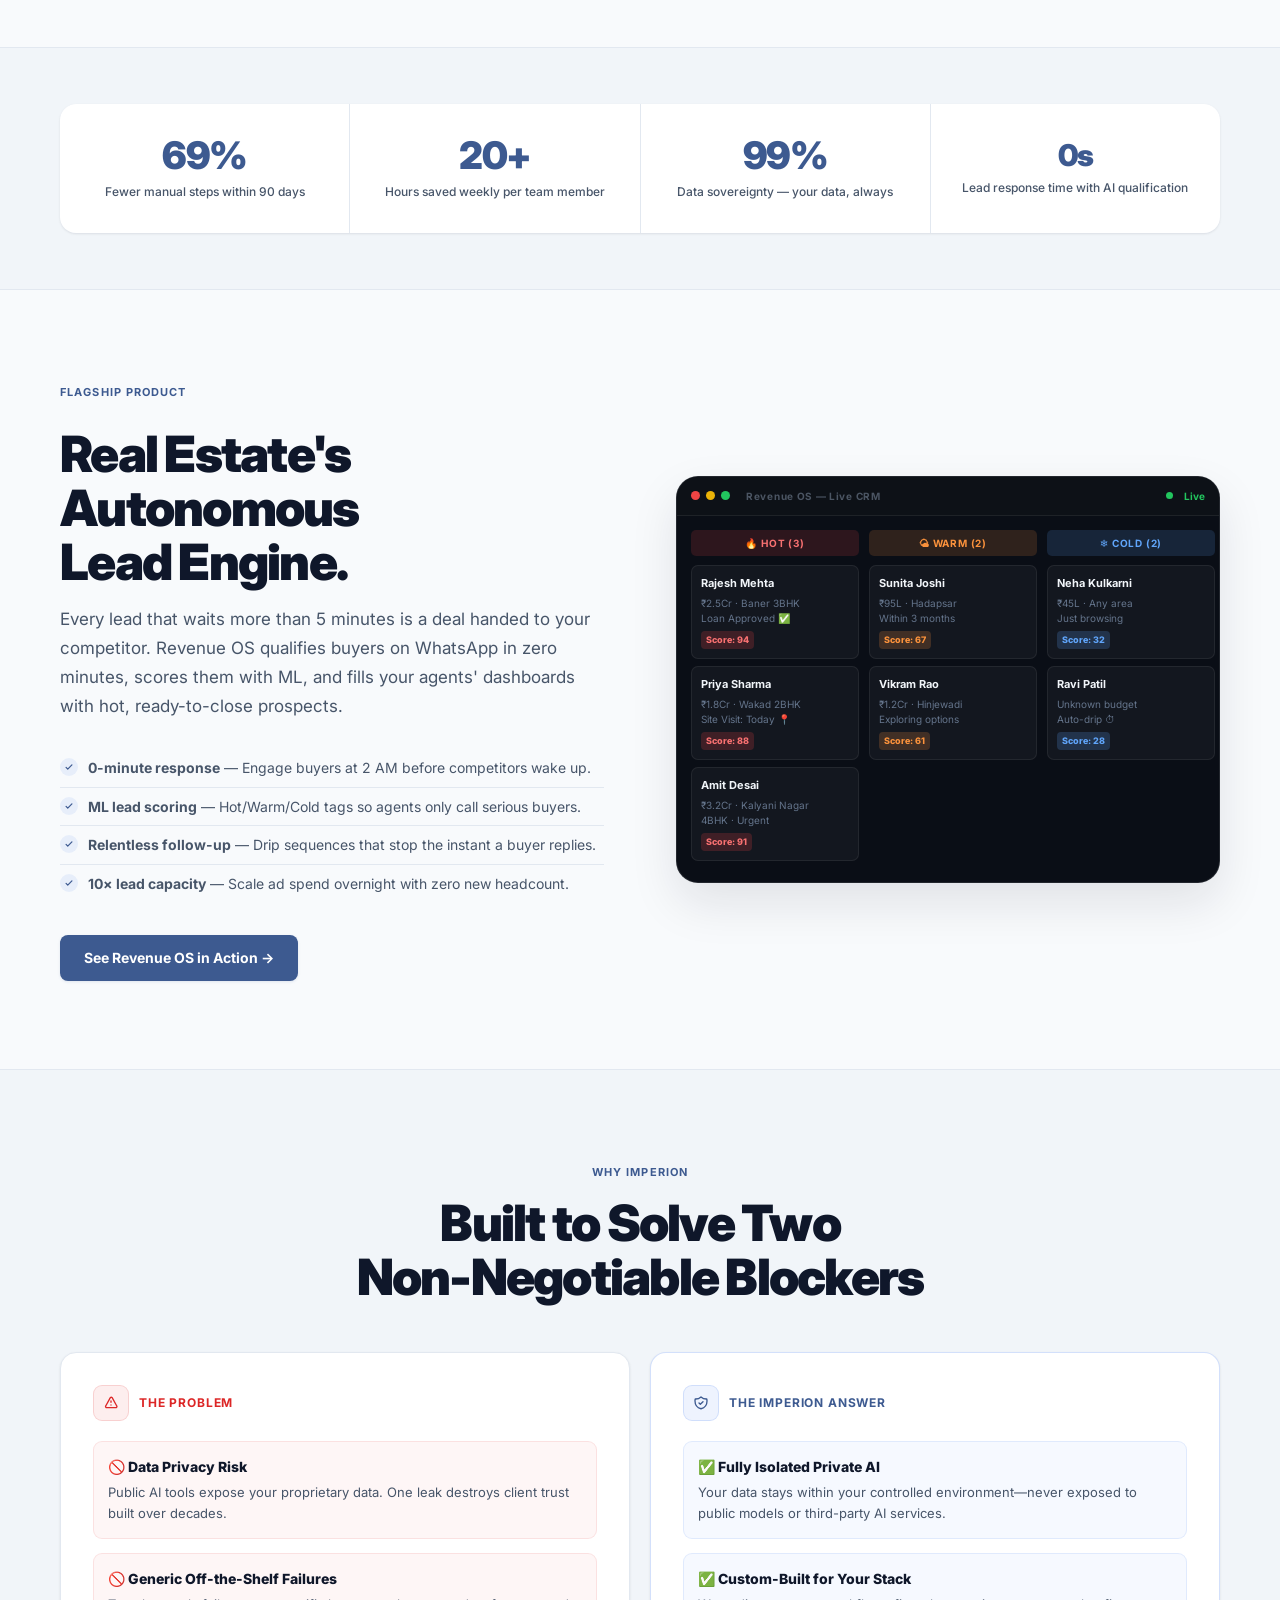
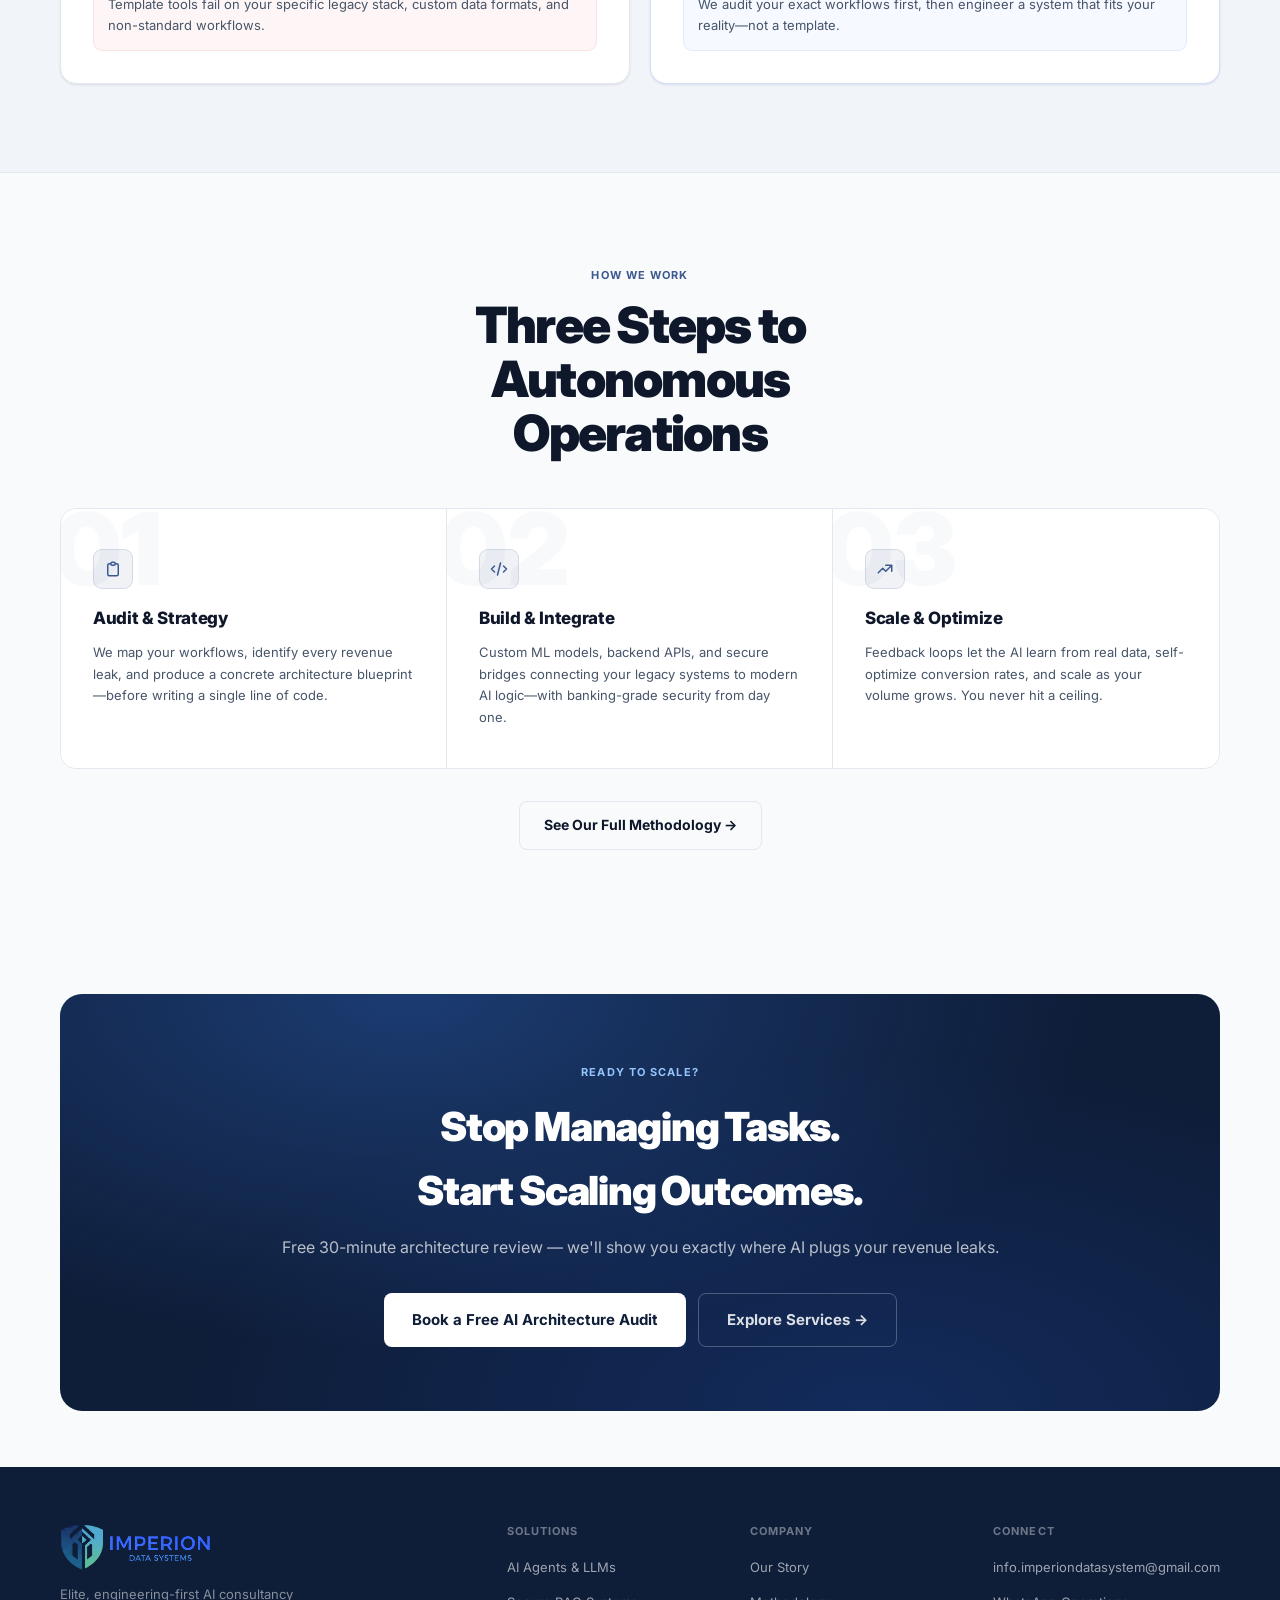
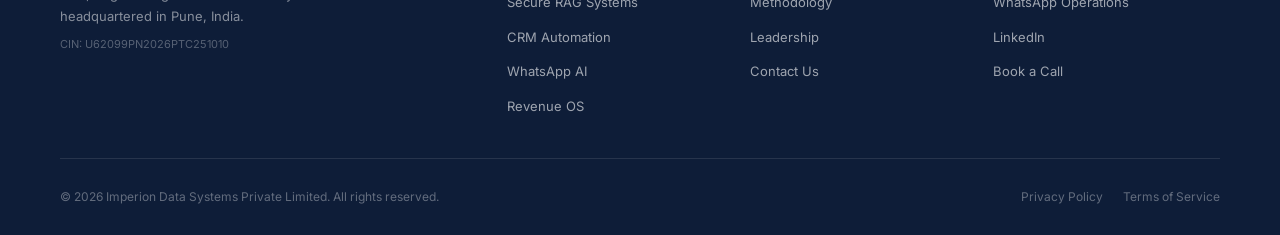
==== commit d1472f01: "design: remove logo shadow and use new darkmode logo image" ====
--- a/index.html
+++ b/index.html
@@ -30,7 +30,7 @@
 <nav class="site-nav" role="navigation" aria-label="Main navigation">
   <div class="nav-container">
     <a href="/" class="nav-logo" aria-label="Imperion Home">
-      <img src="/imperion-logo.svg" alt="Imperion" style="height:44px;width:auto;" class="brand-logo-img">
+      <img src="/imperion-logo.svg" alt="Imperion" style="height:44px;width:auto;" class="brand-logo-img light-logo"><img src="/imperion-logo-darkmode.svg" alt="Imperion" style="height:44px;width:auto;display:none;" class="brand-logo-img dark-logo">
     </a>
     <div class="nav-links" role="menubar">
       <a href="/" class="nav-link">Home</a>
@@ -344,7 +344,7 @@
     <div class="footer-grid">
       <div class="footer-brand">
         <div style="display:flex;align-items:center;margin-bottom:12px;">
-          <img src="/imperion-logo.svg" alt="Imperion Data Systems" style="height:48px;width:auto;" class="footer-logo-img">
+          <img src="/imperion-logo-darkmode.svg" alt="Imperion Data Systems" style="height:48px;width:auto;" class="footer-logo-img">
         </div>
         <p>Elite, engineering-first AI consultancy headquartered in Pune, India.</p>
         <p style="font-size:11px;color:rgba(255,255,255,0.3);margin-top:8px;">CIN: U62099PN2026PTC251010</p>
--- a/css/styles.css
+++ b/css/styles.css
@@ -131,15 +131,14 @@
   margin-right: auto;
 }
 .brand-logo-img, .footer-logo-img {
-  transition: filter 0.3s ease;
-}
-/* Footer logo is always on dark background, so always gets the glow */
-.footer-logo-img {
-  filter: drop-shadow(0 0 5px rgba(255, 255, 255, 0.4));
-}
-/* Header logo gets the glow only in dark mode */
-html.dark-mode .brand-logo-img {
-  filter: drop-shadow(0 0 5px rgba(255, 255, 255, 0.4));
+  transition: opacity 0.3s ease;
+}
+
+html.dark-mode .light-logo {
+  display: none !important;
+}
+html.dark-mode .dark-logo {
+  display: block !important;
 }
 
 .nav-logo-text {
